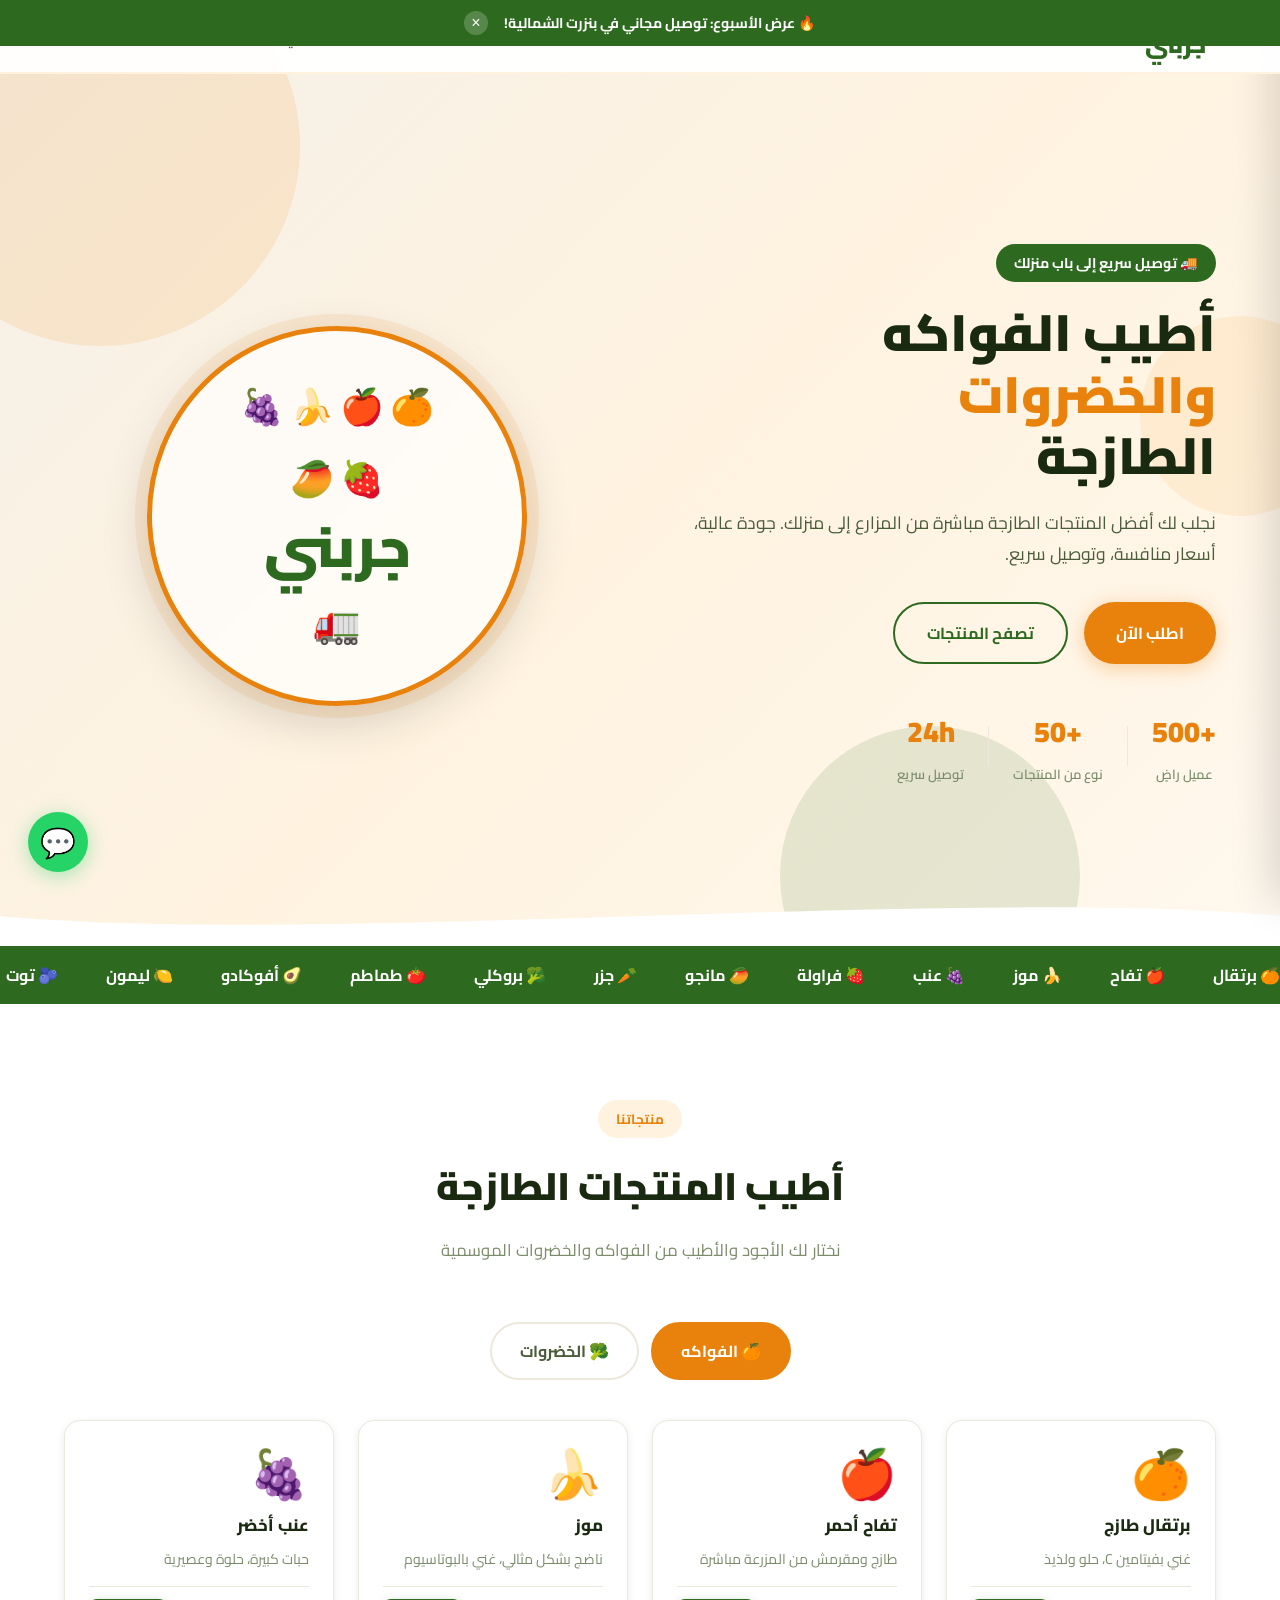
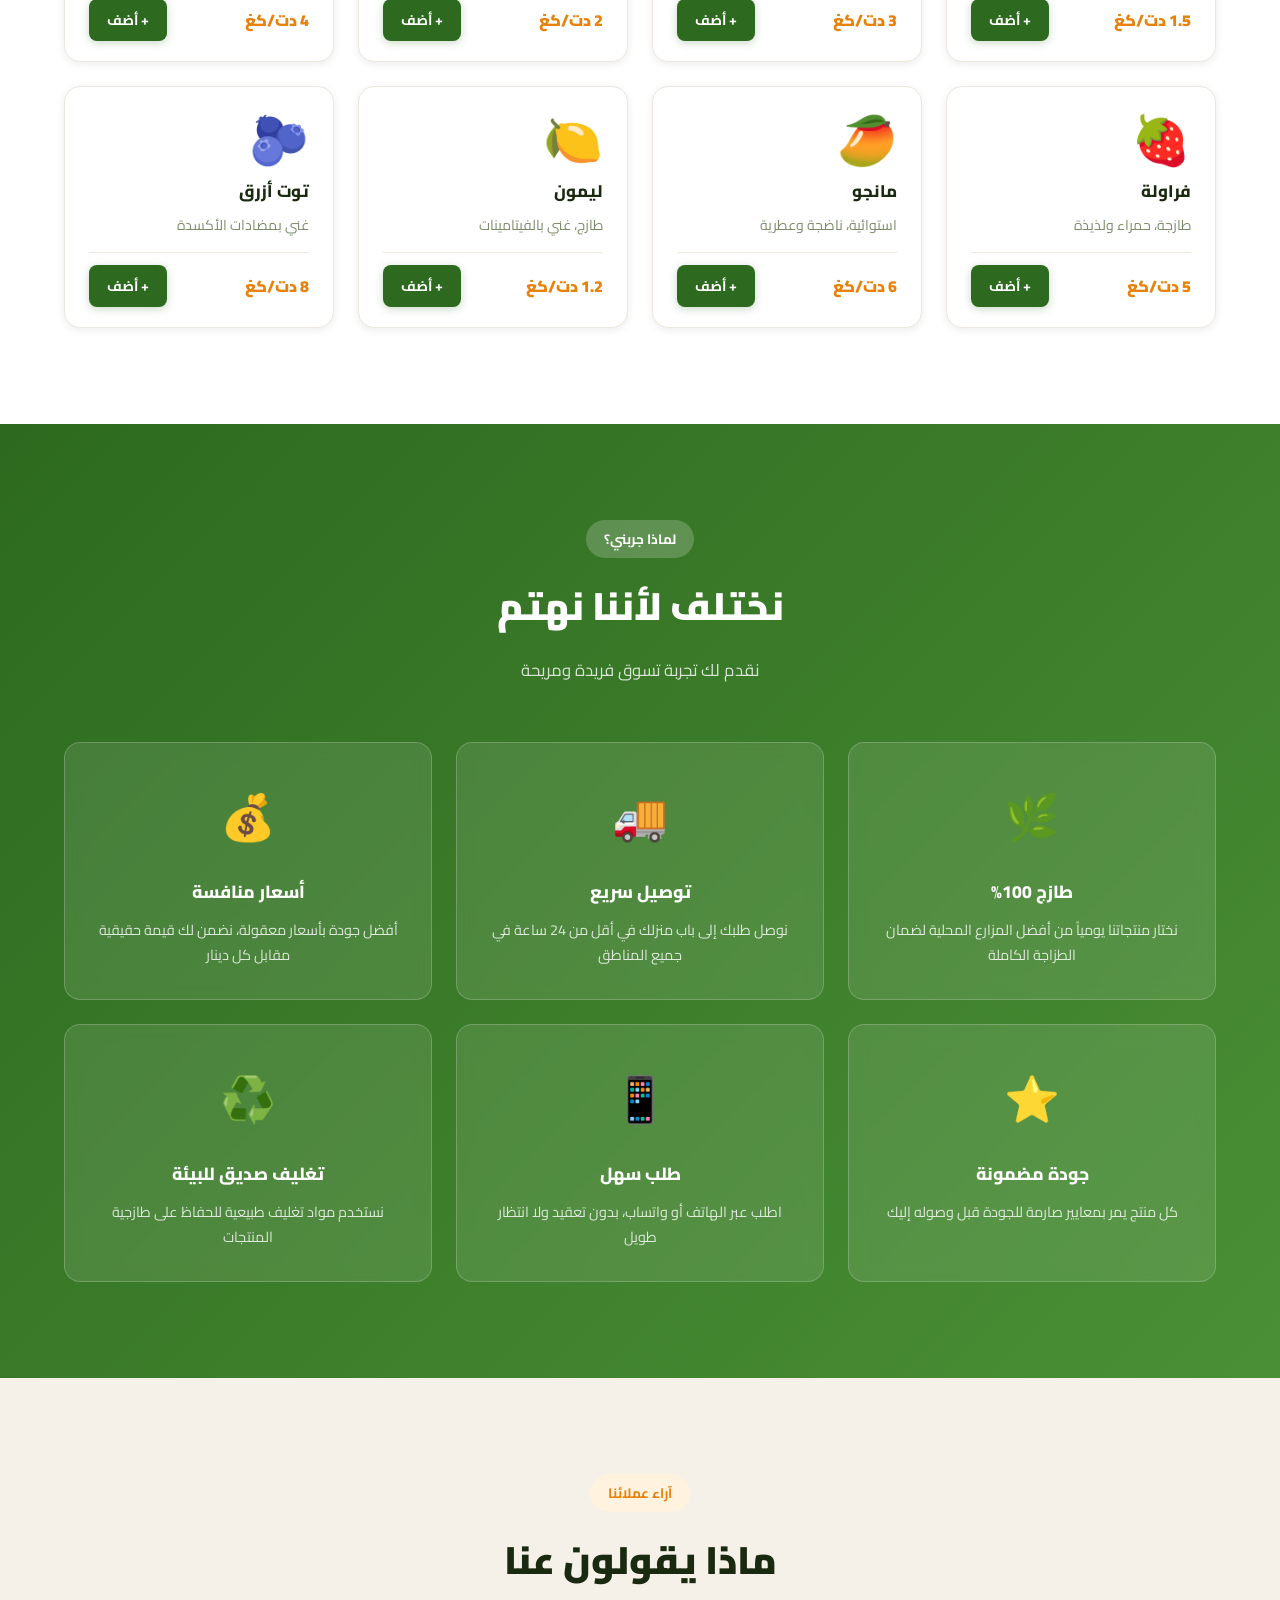
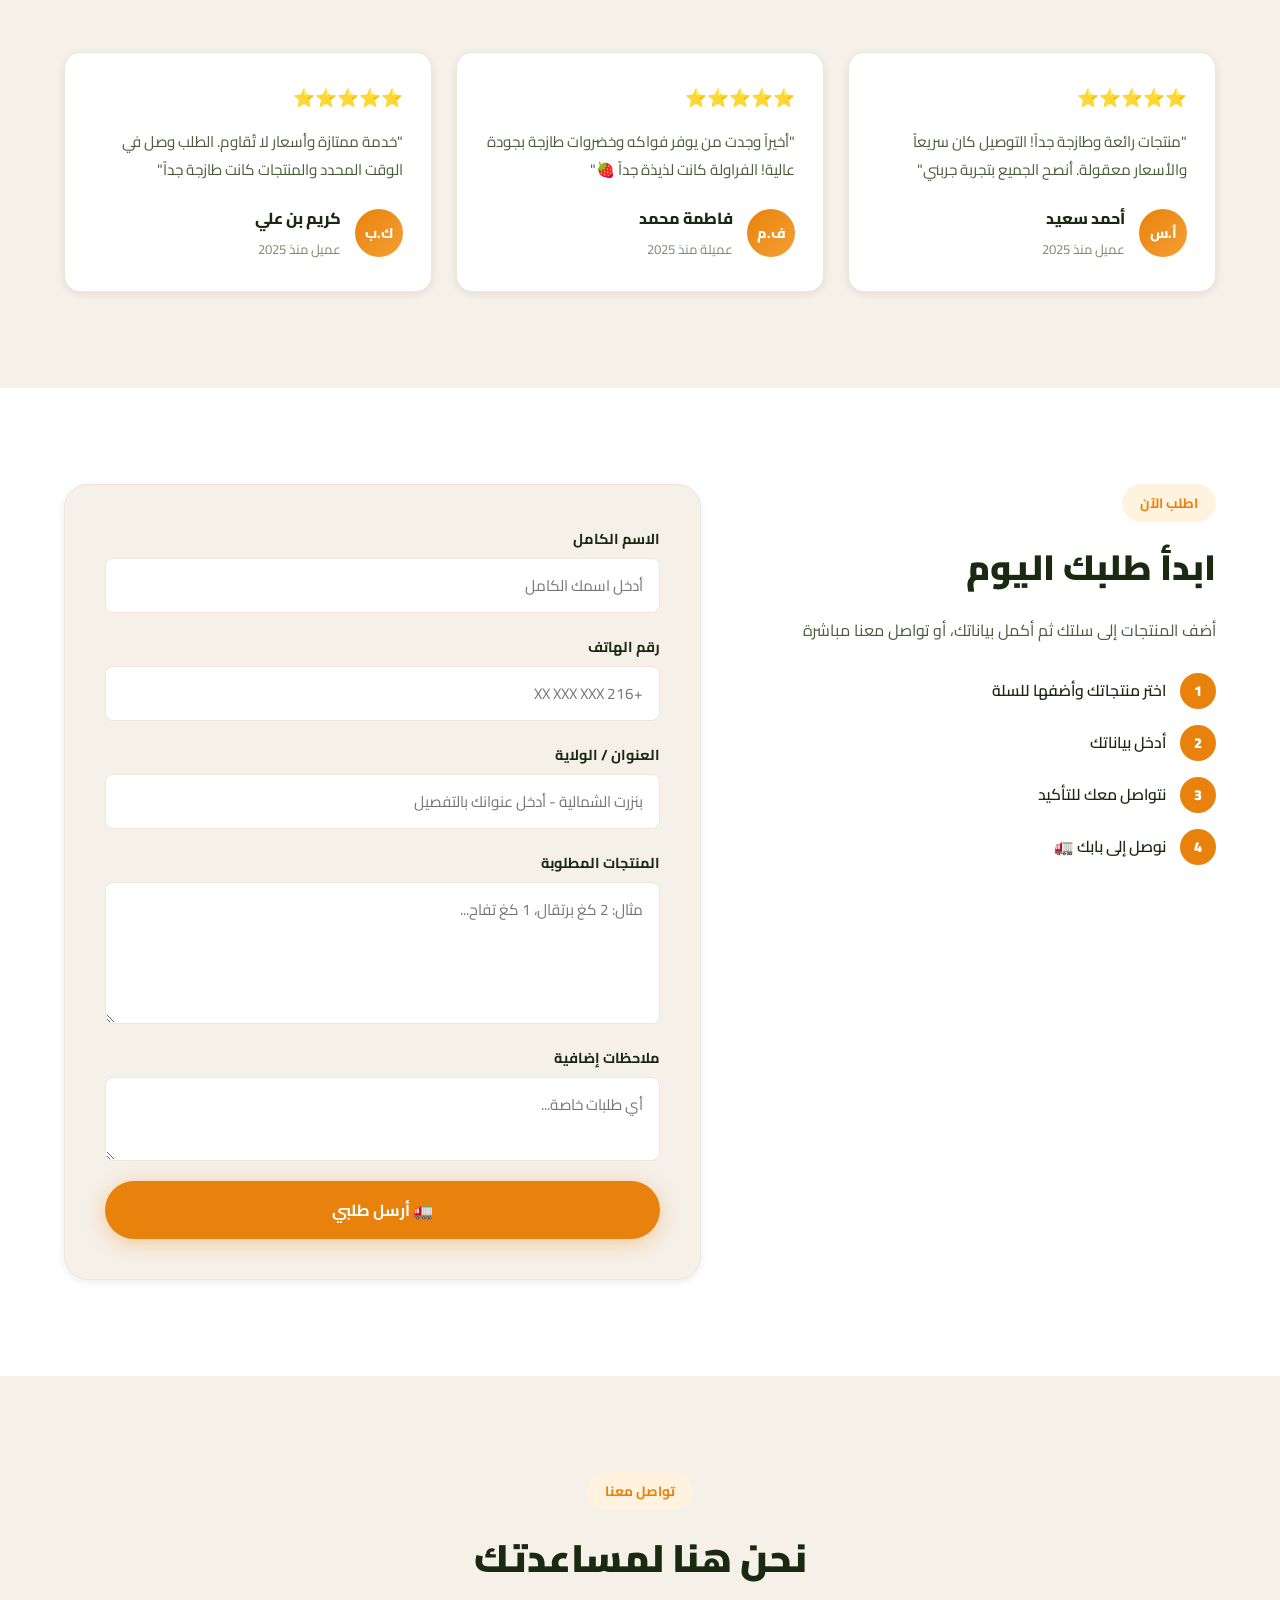
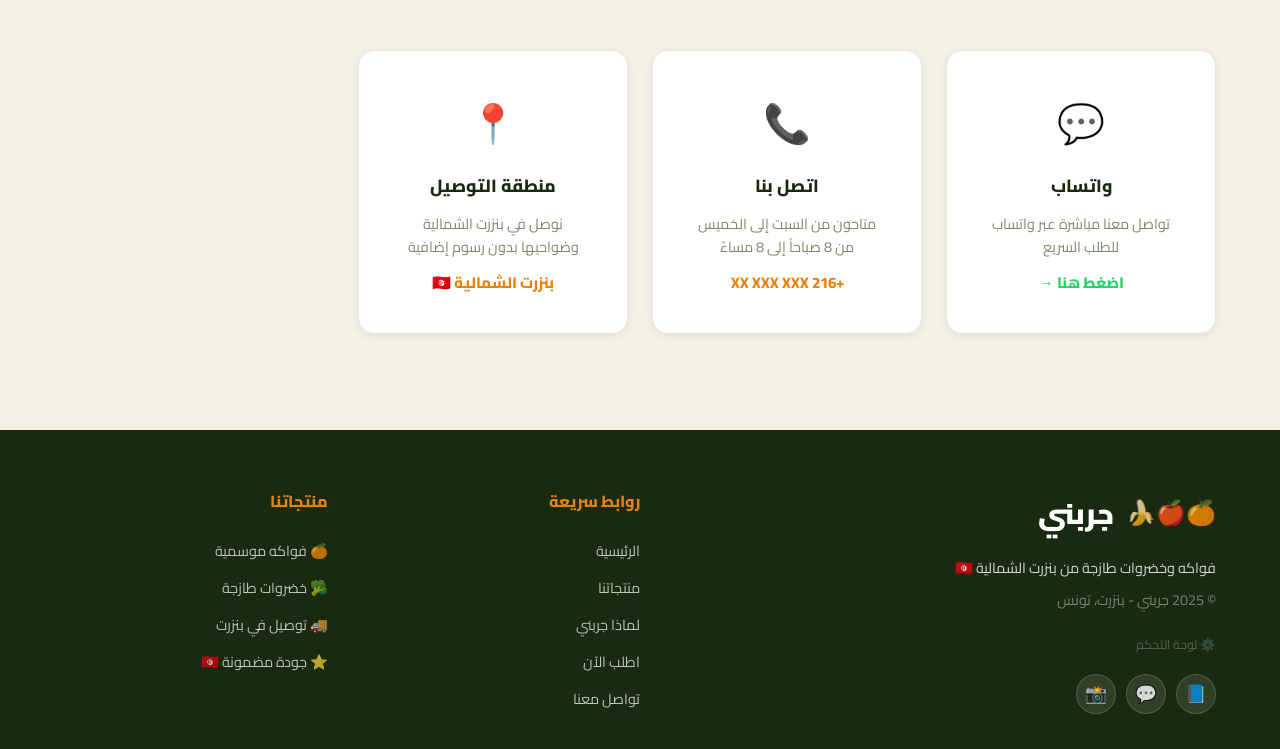
==== index.html @ 867ab454 "Initial commit - Jarrebni fruit & veggie site" ====
<!DOCTYPE html>
<html lang="ar" dir="rtl">
<head>
  <meta charset="UTF-8" />
  <meta name="viewport" content="width=device-width, initial-scale=1.0" />
  <title>جربني - فواكه وخضروات طازجة</title>
  <meta name="description" content="جربني - أطيب الفواكه والخضروات الطازجة. توصيل سريع إلى باب منزلك في جميع الجزائر. جودة مضمونة وأسعار منافسة." />
  <meta name="keywords" content="فواكه, خضروات, طازجة, توصيل, جربني, الجزائر" />
  <meta property="og:title" content="جربني - فواكه وخضروات طازجة" />
  <meta property="og:description" content="أطيب الفواكه والخضروات الطازجة بتوصيل سريع إلى منزلك" />
  <meta property="og:type" content="website" />
  <meta name="theme-color" content="#E8820C" />
  <link rel="icon" href="data:image/svg+xml,<svg xmlns='http://www.w3.org/2000/svg' viewBox='0 0 100 100'><text y='.9em' font-size='90'>🍊</text></svg>" />
  <link rel="stylesheet" href="style.css" />
  <link rel="preconnect" href="https://fonts.googleapis.com" />
  <link rel="preconnect" href="https://fonts.gstatic.com" crossorigin />
  <link href="https://fonts.googleapis.com/css2?family=Cairo:wght@400;600;700;900&display=swap" rel="stylesheet" />
</head>
<body>

  <!-- ===== PROMO BAR ===== -->
  <div class="promo-bar" id="promoBar">
    <div class="container promo-inner">
      <span id="promoText">🔥 عرض الأسبوع: اطلب الآن واستمتع بتوصيل مجاني!</span>
      <button class="promo-close" id="promoClose" aria-label="إغلاق">×</button>
    </div>
  </div>

  <!-- ===== HEADER ===== -->
  <header class="header" id="header">
    <div class="container header-inner">
      <a href="login.html" class="logo">
        <div class="logo-circle">
          <span class="logo-fruits">🍊🍎🍌</span>
          <span class="logo-name">جربني</span>
        </div>
      </a>
      <nav class="nav">
        <a href="#home">الرئيسية</a>
        <a href="#products">منتجاتنا</a>
        <a href="#why-us">لماذا جربني</a>
        <a href="#order">اطلب الآن</a>
        <a href="#contact">تواصل معنا</a>
      </nav>
      <button class="nav-toggle" id="navToggle" aria-label="toggle menu">
        <span></span><span></span><span></span>
      </button>
    </div>
  </header>

  <!-- ===== HERO ===== -->
  <section class="hero" id="home">
    <div class="hero-bg-shapes">
      <div class="shape shape-1"></div>
      <div class="shape shape-2"></div>
      <div class="shape shape-3"></div>
    </div>
    <div class="container hero-content">
      <div class="hero-text">
        <p class="hero-tag">🚚 توصيل سريع إلى باب منزلك</p>
        <h1>أطيب الفواكه<br /><span>والخضروات</span><br />الطازجة</h1>
        <p class="hero-desc">
          نجلب لك أفضل المنتجات الطازجة مباشرة من المزارع إلى منزلك.
          جودة عالية، أسعار منافسة، وتوصيل سريع.
        </p>
        <div class="hero-actions">
          <a href="#order" class="btn btn-primary">اطلب الآن</a>
          <a href="#products" class="btn btn-outline">تصفح المنتجات</a>
        </div>
        <div class="hero-stats">
          <div class="stat"><strong>+500</strong><span>عميل راضٍ</span></div>
          <div class="stat-divider"></div>
          <div class="stat"><strong>+50</strong><span>نوع من المنتجات</span></div>
          <div class="stat-divider"></div>
          <div class="stat"><strong>24h</strong><span>توصيل سريع</span></div>
        </div>
      </div>
      <div class="hero-visual">
        <div class="big-circle">
          <div class="fruits-display">
            <span class="fruit-big f1">🍊</span>
            <span class="fruit-big f2">🍎</span>
            <span class="fruit-big f3">🍌</span>
            <span class="fruit-big f4">🍇</span>
            <span class="fruit-big f5">🍓</span>
            <span class="fruit-big f6">🥭</span>
          </div>
          <div class="brand-text-big">جربني</div>
          <div class="truck-icon">🚛</div>
        </div>
      </div>
    </div>
    <div class="wave-divider">
      <svg viewBox="0 0 1440 80" preserveAspectRatio="none">
        <path d="M0,40 C360,80 1080,0 1440,40 L1440,80 L0,80 Z" fill="#fff"/>
      </svg>
    </div>
  </section>

  <!-- ===== MARQUEE ===== -->
  <div class="marquee-strip">
    <div class="marquee-inner">
      <span>🍊 برتقال</span><span>🍎 تفاح</span><span>🍌 موز</span>
      <span>🍇 عنب</span><span>🍓 فراولة</span><span>🥭 مانجو</span>
      <span>🥕 جزر</span><span>🥦 بروكلي</span><span>🍅 طماطم</span>
      <span>🥑 أفوكادو</span><span>🍋 ليمون</span><span>🫐 توت</span>
      <span>🍊 برتقال</span><span>🍎 تفاح</span><span>🍌 موز</span>
      <span>🍇 عنب</span><span>🍓 فراولة</span><span>🥭 مانجو</span>
    </div>
  </div>

  <!-- ===== PRODUCTS ===== -->
  <section class="products" id="products">
    <div class="container">
      <div class="section-header">
        <span class="section-tag">منتجاتنا</span>
        <h2>أطيب المنتجات الطازجة</h2>
        <p>نختار لك الأجود والأطيب من الفواكه والخضروات الموسمية</p>
      </div>
      <div class="tabs">
        <button class="tab active" data-tab="fruits">🍊 الفواكه</button>
        <button class="tab" data-tab="veggies">🥦 الخضروات</button>
      </div>
      <!-- Grids populated by script.js -->
      <div class="products-grid" id="fruitsGrid"></div>
      <div class="products-grid hidden" id="veggiesGrid"></div>
    </div>
  </section>

  <!-- ===== WHY US ===== -->
  <section class="why-us" id="why-us">
    <div class="container">
      <div class="section-header light">
        <span class="section-tag">لماذا جربني؟</span>
        <h2>نختلف لأننا نهتم</h2>
        <p>نقدم لك تجربة تسوق فريدة ومريحة</p>
      </div>
      <div class="features-grid">
        <div class="feature-card"><div class="feature-icon">🌿</div><h3>طازج 100%</h3><p>نختار منتجاتنا يومياً من أفضل المزارع المحلية لضمان الطزاجة الكاملة</p></div>
        <div class="feature-card"><div class="feature-icon">🚚</div><h3>توصيل سريع</h3><p>نوصل طلبك إلى باب منزلك في أقل من 24 ساعة في جميع المناطق</p></div>
        <div class="feature-card"><div class="feature-icon">💰</div><h3>أسعار منافسة</h3><p>أفضل جودة بأسعار معقولة، نضمن لك قيمة حقيقية مقابل كل دينار</p></div>
        <div class="feature-card"><div class="feature-icon">⭐</div><h3>جودة مضمونة</h3><p>كل منتج يمر بمعايير صارمة للجودة قبل وصوله إليك</p></div>
        <div class="feature-card"><div class="feature-icon">📱</div><h3>طلب سهل</h3><p>اطلب عبر الهاتف أو واتساب، بدون تعقيد ولا انتظار طويل</p></div>
        <div class="feature-card"><div class="feature-icon">♻️</div><h3>تغليف صديق للبيئة</h3><p>نستخدم مواد تغليف طبيعية للحفاظ على طازجية المنتجات</p></div>
      </div>
    </div>
  </section>

  <!-- ===== TESTIMONIALS ===== -->
  <section class="testimonials">
    <div class="container">
      <div class="section-header">
        <span class="section-tag">آراء عملائنا</span>
        <h2>ماذا يقولون عنا</h2>
      </div>
      <div class="testimonials-grid">
        <div class="testimonial-card">
          <div class="stars">⭐⭐⭐⭐⭐</div>
          <p>"منتجات رائعة وطازجة جداً! التوصيل كان سريعاً والأسعار معقولة. أنصح الجميع بتجربة جربني"</p>
          <div class="client"><div class="client-avatar">أ.س</div><div><strong>أحمد سعيد</strong><span>عميل منذ 2025</span></div></div>
        </div>
        <div class="testimonial-card">
          <div class="stars">⭐⭐⭐⭐⭐</div>
          <p>"أخيراً وجدت من يوفر فواكه وخضروات طازجة بجودة عالية! الفراولة كانت لذيذة جداً 🍓"</p>
          <div class="client"><div class="client-avatar">ف.م</div><div><strong>فاطمة محمد</strong><span>عميلة منذ 2025</span></div></div>
        </div>
        <div class="testimonial-card">
          <div class="stars">⭐⭐⭐⭐⭐</div>
          <p>"خدمة ممتازة وأسعار لا تُقاوم. الطلب وصل في الوقت المحدد والمنتجات كانت طازجة جداً"</p>
          <div class="client"><div class="client-avatar">ك.ب</div><div><strong>كريم بن علي</strong><span>عميل منذ 2025</span></div></div>
        </div>
      </div>
    </div>
  </section>

  <!-- ===== ORDER ===== -->
  <section class="order-section" id="order">
    <div class="container">
      <div class="order-wrapper">
        <div class="order-info">
          <span class="section-tag">اطلب الآن</span>
          <h2>ابدأ طلبك اليوم</h2>
          <p>أضف المنتجات إلى سلتك ثم أكمل بياناتك، أو تواصل معنا مباشرة</p>
          <ul class="order-steps">
            <li><span class="step-num">1</span> اختر منتجاتك وأضفها للسلة</li>
            <li><span class="step-num">2</span> أدخل بياناتك</li>
            <li><span class="step-num">3</span> نتواصل معك للتأكيد</li>
            <li><span class="step-num">4</span> نوصل إلى بابك 🚛</li>
          </ul>
        </div>
        <form class="order-form" id="orderForm">
          <div class="form-group">
            <label>الاسم الكامل</label>
            <input type="text" id="clientName" placeholder="أدخل اسمك الكامل" required />
          </div>
          <div class="form-group">
            <label>رقم الهاتف</label>
            <input type="tel" id="clientPhone" placeholder="+216 XX XXX XXX" required />
          </div>
          <div class="form-group">
            <label>العنوان / الولاية</label>
            <input type="text" id="clientAddress" placeholder="بنزرت الشمالية - أدخل عنوانك بالتفصيل" required />
          </div>
          <div class="form-group">
            <label>المنتجات المطلوبة</label>
            <textarea id="orderProducts" rows="4" placeholder="مثال: 2 كغ برتقال، 1 كغ تفاح..."></textarea>
          </div>
          <div class="form-group">
            <label>ملاحظات إضافية</label>
            <textarea id="orderNotes" rows="2" placeholder="أي طلبات خاصة..."></textarea>
          </div>
          <button type="submit" class="btn btn-primary full-width">🚛 أرسل طلبي</button>
        </form>
      </div>
    </div>
  </section>

  <!-- ===== CONTACT ===== -->
  <section class="contact" id="contact">
    <div class="container">
      <div class="section-header">
        <span class="section-tag">تواصل معنا</span>
        <h2>نحن هنا لمساعدتك</h2>
      </div>
      <div class="contact-grid">
        <a class="contact-card whatsapp wa-link" href="#" target="_blank">
          <div class="contact-icon">💬</div>
          <h3>واتساب</h3>
          <p>تواصل معنا مباشرة عبر واتساب للطلب السريع</p>
          <span class="contact-link">اضغط هنا →</span>
        </a>
        <div class="contact-card">
          <div class="contact-icon">📞</div>
          <h3>اتصل بنا</h3>
          <p>متاحون من السبت إلى الخميس<br />من 8 صباحاً إلى 8 مساءً</p>
          <span class="contact-link phone-display">0X XX XX XX XX</span>
        </div>
        <div class="contact-card">
          <div class="contact-icon">📍</div>
          <h3>منطقة التوصيل</h3>
          <p>نوصل في بنزرت الشمالية<br />وضواحيها بدون رسوم إضافية</p>
          <span class="contact-link">بنزرت الشمالية 🇹🇳</span>
        </div>
      </div>
    </div>
  </section>

  <!-- ===== FOOTER ===== -->
  <footer class="footer">
    <div class="container footer-inner">
      <div class="footer-brand">
        <div class="footer-logo"><span>🍊🍎🍌</span><strong>جربني</strong></div>
        <p>فواكه وخضروات طازجة من بنزرت الشمالية 🇹🇳</p>
        <p class="footer-year">© 2025 جربني - بنزرت، تونس</p>
        <a href="login.html" class="admin-link">⚙️ لوحة التحكم</a>
        <div class="social-links">
          <a href="#" class="social-btn" title="Facebook">📘</a>
          <a href="#" class="social-btn wa-link" title="WhatsApp">💬</a>
          <a href="#" class="social-btn" title="Instagram">📸</a>
        </div>
      </div>
      <div class="footer-links">
        <h4>روابط سريعة</h4>
        <a href="#home">الرئيسية</a>
        <a href="#products">منتجاتنا</a>
        <a href="#why-us">لماذا جربني</a>
        <a href="#order">اطلب الآن</a>
        <a href="#contact">تواصل معنا</a>
      </div>
      <div class="footer-fruits">
        <h4>منتجاتنا</h4>
        <p>🍊 فواكه موسمية</p>
        <p>🥦 خضروات طازجة</p>
        <p>🚚 توصيل في بنزرت</p>
        <p>⭐ جودة مضمونة 🇹🇳</p>
      </div>
    </div>
  </footer>

  <!-- ===== CART OVERLAY & PANEL ===== -->
  <div class="cart-overlay" id="cartOverlay"></div>
  <div class="cart-panel" id="cartPanel">
    <div class="cart-panel-header">
      <h3>🛒 سلة الطلب</h3>
      <button class="cart-close-btn" id="cartClose">×</button>
    </div>
    <div class="cart-empty" id="cartEmpty">
      <p style="font-size:3rem">🛒</p>
      <p>السلة فارغة</p>
      <p>أضف منتجات من القائمة</p>
    </div>
    <div class="cart-items-list" id="cartItemsList"></div>
    <div class="cart-panel-footer" id="cartFooter">
      <div class="cart-total-row">
        <span>المجموع التقريبي:</span>
        <strong id="cartTotalDisplay">0 دج</strong>
      </div>
      <button class="btn btn-primary full-width" id="cartOrderBtn">🚛 أكمل الطلب</button>
      <button class="btn-clear-cart" id="clearCartBtn">مسح السلة</button>
    </div>
  </div>

  <!-- ===== FLOATING BUTTONS ===== -->
  <button class="cart-float-btn" id="cartFloatBtn" title="سلة الطلب" style="display:none">
    🛒
    <span class="cart-count" id="cartCount">0</span>
  </button>
  <a class="whatsapp-float wa-link" href="#" target="_blank" title="تواصل واتساب">💬</a>

  <!-- ===== TOAST ===== -->
  <div class="cart-toast" id="cartToast"></div>

  <script src="products-data.js"></script>
  <script src="script.js"></script>
</body>
</html>
---- style.css ----
/* ===== ROOT VARIABLES ===== */
:root {
  --orange:     #E8820C;
  --orange-light: #F5A034;
  --orange-pale: #FFF3E0;
  --green:      #2D6A1F;
  --green-light: #4A8F35;
  --cream:      #F5F0E8;
  --cream-dark: #EDE8DC;
  --white:      #FFFFFF;
  --text-dark:  #1A2A10;
  --text-mid:   #4A5C3A;
  --text-light: #7A8C6A;
  --shadow-sm:  0 2px 8px rgba(0,0,0,0.08);
  --shadow-md:  0 6px 24px rgba(0,0,0,0.12);
  --shadow-lg:  0 16px 48px rgba(0,0,0,0.16);
  --radius-sm:  8px;
  --radius-md:  16px;
  --radius-lg:  24px;
  --radius-xl:  40px;
  --transition: 0.3s ease;
}

/* ===== RESET ===== */
*, *::before, *::after { box-sizing: border-box; margin: 0; padding: 0; }
html { scroll-behavior: smooth; font-size: 16px; }
body {
  font-family: 'Cairo', 'Segoe UI', sans-serif;
  background: var(--white);
  color: var(--text-dark);
  direction: rtl;
  overflow-x: hidden;
}
a { text-decoration: none; color: inherit; }
ul { list-style: none; }
img { max-width: 100%; }

/* ===== CONTAINER ===== */
.container {
  max-width: 1200px;
  margin: 0 auto;
  padding: 0 24px;
}

/* ===== BUTTONS ===== */
.btn {
  display: inline-flex;
  align-items: center;
  gap: 8px;
  padding: 14px 32px;
  border-radius: var(--radius-xl);
  font-family: 'Cairo', sans-serif;
  font-size: 1rem;
  font-weight: 700;
  cursor: pointer;
  border: none;
  transition: var(--transition);
  text-decoration: none;
}
.btn-primary {
  background: var(--orange);
  color: var(--white);
  box-shadow: 0 4px 20px rgba(232,130,12,0.35);
}
.btn-primary:hover {
  background: var(--orange-light);
  transform: translateY(-2px);
  box-shadow: 0 8px 28px rgba(232,130,12,0.45);
}
.btn-outline {
  background: transparent;
  color: var(--green);
  border: 2px solid var(--green);
}
.btn-outline:hover {
  background: var(--green);
  color: var(--white);
  transform: translateY(-2px);
}
.full-width { width: 100%; justify-content: center; }

/* ===== HEADER ===== */
.header {
  position: fixed;
  top: 0; left: 0; right: 0;
  z-index: 1000;
  background: rgba(255,255,255,0.96);
  backdrop-filter: blur(16px);
  -webkit-backdrop-filter: blur(16px);
  border-bottom: 2px solid var(--orange-pale);
  transition: var(--transition);
}
.header.scrolled {
  box-shadow: var(--shadow-md);
  border-bottom-color: transparent;
}
.header-inner {
  display: flex;
  align-items: center;
  justify-content: space-between;
  height: 72px;
  gap: 24px;
}

/* Logo */
.logo { cursor: pointer; }
.logo-circle {
  display: flex;
  flex-direction: column;
  align-items: center;
  line-height: 1;
  padding: 4px 8px;
  border-radius: var(--radius-sm);
  transition: var(--transition);
}
.logo:hover .logo-circle { background: var(--orange-pale); }
.logo-fruits { font-size: 1.1rem; }
.logo-name {
  font-size: 1.5rem;
  font-weight: 900;
  color: var(--green);
  letter-spacing: -0.5px;
}

/* Nav */
.nav {
  display: flex;
  gap: 8px;
  align-items: center;
}
.nav a {
  padding: 8px 14px;
  border-radius: var(--radius-sm);
  font-weight: 600;
  color: var(--text-mid);
  transition: var(--transition);
  font-size: 0.95rem;
}
.nav a:hover {
  color: var(--orange);
  background: var(--orange-pale);
}

/* Mobile toggle */
.nav-toggle {
  display: none;
  flex-direction: column;
  gap: 5px;
  background: none;
  border: none;
  cursor: pointer;
  padding: 4px;
}
.nav-toggle span {
  display: block;
  width: 26px;
  height: 2.5px;
  background: var(--green);
  border-radius: 4px;
  transition: var(--transition);
}

/* ===== HERO ===== */
.hero {
  min-height: 100vh;
  background: linear-gradient(135deg, var(--cream) 0%, var(--orange-pale) 50%, #FFF8EE 100%);
  display: flex;
  align-items: center;
  padding: 100px 0 60px;
  position: relative;
  overflow: hidden;
}
.hero-bg-shapes { position: absolute; inset: 0; pointer-events: none; }
.shape {
  position: absolute;
  border-radius: 50%;
  opacity: 0.12;
}
.shape-1 {
  width: 400px; height: 400px;
  background: var(--orange);
  top: -100px; left: -100px;
}
.shape-2 {
  width: 300px; height: 300px;
  background: var(--green);
  bottom: -80px; right: 200px;
}
.shape-3 {
  width: 200px; height: 200px;
  background: var(--orange-light);
  top: 30%; right: -60px;
}

.hero-content {
  display: grid;
  grid-template-columns: 1fr 1fr;
  gap: 60px;
  align-items: center;
  position: relative;
  z-index: 1;
}

.hero-tag {
  display: inline-block;
  background: var(--green);
  color: var(--white);
  padding: 6px 18px;
  border-radius: var(--radius-xl);
  font-size: 0.88rem;
  font-weight: 700;
  margin-bottom: 20px;
}

.hero-text h1 {
  font-size: clamp(2rem, 4vw, 3.2rem);
  font-weight: 900;
  line-height: 1.2;
  color: var(--text-dark);
  margin-bottom: 20px;
}
.hero-text h1 span { color: var(--orange); }

.hero-desc {
  font-size: 1.1rem;
  color: var(--text-mid);
  line-height: 1.8;
  margin-bottom: 32px;
}

.hero-actions {
  display: flex;
  gap: 16px;
  flex-wrap: wrap;
  margin-bottom: 40px;
}

.hero-stats {
  display: flex;
  gap: 24px;
  align-items: center;
  flex-wrap: wrap;
}
.stat { text-align: center; }
.stat strong {
  display: block;
  font-size: 1.8rem;
  font-weight: 900;
  color: var(--orange);
}
.stat span { font-size: 0.82rem; color: var(--text-light); font-weight: 600; }
.stat-divider {
  width: 1px;
  height: 40px;
  background: var(--cream-dark);
}

/* Hero visual */
.hero-visual {
  display: flex;
  justify-content: center;
  align-items: center;
}
.big-circle {
  width: 380px;
  height: 380px;
  border: 5px solid var(--orange);
  border-radius: 50%;
  display: flex;
  flex-direction: column;
  align-items: center;
  justify-content: center;
  background: rgba(255,255,255,0.7);
  backdrop-filter: blur(8px);
  box-shadow: 0 0 0 12px rgba(232,130,12,0.1), var(--shadow-lg);
  position: relative;
  animation: floatCircle 4s ease-in-out infinite;
}
@keyframes floatCircle {
  0%,100% { transform: translateY(0); }
  50%      { transform: translateY(-12px); }
}

.fruits-display {
  display: flex;
  gap: 6px;
  font-size: 2.2rem;
  margin-bottom: 8px;
  flex-wrap: wrap;
  justify-content: center;
  max-width: 220px;
}
.fruit-big {
  display: inline-block;
  animation: fruitBounce 2s ease-in-out infinite;
}
.fruit-big.f1 { animation-delay: 0s; }
.fruit-big.f2 { animation-delay: 0.2s; }
.fruit-big.f3 { animation-delay: 0.4s; }
.fruit-big.f4 { animation-delay: 0.6s; }
.fruit-big.f5 { animation-delay: 0.8s; }
.fruit-big.f6 { animation-delay: 1s; }
@keyframes fruitBounce {
  0%,100% { transform: translateY(0) scale(1); }
  50%      { transform: translateY(-6px) scale(1.1); }
}

.brand-text-big {
  font-size: 3.5rem;
  font-weight: 900;
  color: var(--green);
  line-height: 1;
  margin-bottom: 12px;
}
.truck-icon { font-size: 2.4rem; }

.wave-divider {
  position: absolute;
  bottom: 0; left: 0; right: 0;
}
.wave-divider svg { display: block; width: 100%; height: 60px; }

/* ===== MARQUEE ===== */
.marquee-strip {
  background: var(--green);
  color: var(--white);
  padding: 14px 0;
  overflow: hidden;
}
.marquee-inner {
  display: flex;
  gap: 48px;
  width: max-content;
  animation: marquee 25s linear infinite;
  font-size: 1rem;
  font-weight: 700;
}
.marquee-inner span { white-space: nowrap; }
@keyframes marquee {
  from { transform: translateX(0); }
  to   { transform: translateX(-50%); }
}

/* ===== SECTION COMMON ===== */
section { padding: 96px 0; }
.section-header {
  text-align: center;
  margin-bottom: 56px;
}
.section-tag {
  display: inline-block;
  background: var(--orange-pale);
  color: var(--orange);
  padding: 6px 18px;
  border-radius: var(--radius-xl);
  font-size: 0.85rem;
  font-weight: 700;
  margin-bottom: 12px;
}
.section-header h2 {
  font-size: clamp(1.6rem, 3vw, 2.4rem);
  font-weight: 900;
  color: var(--text-dark);
  margin-bottom: 12px;
}
.section-header p { color: var(--text-light); font-size: 1.05rem; }
.section-header.light h2 { color: var(--white); }
.section-header.light .section-tag { background: rgba(255,255,255,0.2); color: var(--white); }
.section-header.light p { color: rgba(255,255,255,0.8); }

/* ===== TABS ===== */
.tabs {
  display: flex;
  justify-content: center;
  gap: 12px;
  margin-bottom: 40px;
}
.tab {
  padding: 12px 28px;
  border-radius: var(--radius-xl);
  border: 2px solid var(--cream-dark);
  background: var(--white);
  font-family: 'Cairo', sans-serif;
  font-size: 1rem;
  font-weight: 700;
  color: var(--text-mid);
  cursor: pointer;
  transition: var(--transition);
}
.tab:hover, .tab.active {
  background: var(--orange);
  border-color: var(--orange);
  color: var(--white);
}

/* ===== PRODUCTS GRID ===== */
.products-grid {
  display: grid;
  grid-template-columns: repeat(auto-fill, minmax(240px, 1fr));
  gap: 24px;
}
.products-grid.hidden { display: none; }

.product-card {
  background: var(--white);
  border-radius: var(--radius-md);
  padding: 28px 24px 20px;
  box-shadow: var(--shadow-sm);
  border: 1.5px solid var(--cream-dark);
  transition: var(--transition);
  display: flex;
  flex-direction: column;
  gap: 8px;
}
.product-card:hover {
  transform: translateY(-6px);
  box-shadow: var(--shadow-md);
  border-color: var(--orange);
}
.product-emoji {
  font-size: 3rem;
  line-height: 1;
  margin-bottom: 4px;
}
.product-card h3 { font-size: 1.05rem; font-weight: 800; color: var(--text-dark); }
.product-card p { font-size: 0.88rem; color: var(--text-light); line-height: 1.5; flex: 1; }

.product-footer {
  display: flex;
  align-items: center;
  justify-content: space-between;
  margin-top: 8px;
  padding-top: 12px;
  border-top: 1px solid var(--cream-dark);
}
.price {
  font-size: 1rem;
  font-weight: 900;
  color: var(--orange);
}
.btn-add {
  background: var(--green);
  color: var(--white);
  border: none;
  padding: 8px 18px;
  border-radius: var(--radius-sm);
  font-family: 'Cairo', sans-serif;
  font-size: 0.88rem;
  font-weight: 700;
  cursor: pointer;
  transition: var(--transition);
  box-shadow: 0 2px 8px rgba(45,106,31,0.25);
}
.btn-add:hover { background: var(--green-light); transform: translateY(-2px); box-shadow: 0 4px 14px rgba(45,106,31,0.35); }
.btn-add.added { background: var(--orange); box-shadow: 0 2px 8px rgba(232,130,12,0.3); }

/* ===== WHY US ===== */
.why-us {
  background: linear-gradient(135deg, var(--green) 0%, var(--green-light) 100%);
}
.features-grid {
  display: grid;
  grid-template-columns: repeat(auto-fill, minmax(280px, 1fr));
  gap: 24px;
}
.feature-card {
  background: rgba(255,255,255,0.1);
  backdrop-filter: blur(8px);
  border: 1px solid rgba(255,255,255,0.2);
  border-radius: var(--radius-md);
  padding: 32px 28px;
  text-align: center;
  transition: var(--transition);
}
.feature-card:hover {
  background: rgba(255,255,255,0.18);
  transform: translateY(-4px);
}
.feature-icon { font-size: 2.8rem; margin-bottom: 16px; }
.feature-card h3 { font-size: 1.1rem; font-weight: 800; color: var(--white); margin-bottom: 10px; }
.feature-card p { font-size: 0.9rem; color: rgba(255,255,255,0.8); line-height: 1.7; }

/* ===== TESTIMONIALS ===== */
.testimonials { background: var(--cream); }
.testimonials-grid {
  display: grid;
  grid-template-columns: repeat(auto-fill, minmax(300px, 1fr));
  gap: 24px;
}
.testimonial-card {
  background: var(--white);
  border-radius: var(--radius-md);
  padding: 28px;
  box-shadow: var(--shadow-sm);
  border: 1.5px solid var(--cream-dark);
  transition: var(--transition);
}
.testimonial-card:hover {
  box-shadow: var(--shadow-md);
  transform: translateY(-4px);
}
.stars { font-size: 1.1rem; margin-bottom: 14px; }
.testimonial-card p {
  font-size: 0.95rem;
  color: var(--text-mid);
  line-height: 1.8;
  margin-bottom: 20px;
}
.client { display: flex; align-items: center; gap: 14px; }
.client-avatar {
  width: 48px; height: 48px;
  border-radius: 50%;
  background: linear-gradient(135deg, var(--orange), var(--orange-light));
  color: var(--white);
  display: flex;
  align-items: center;
  justify-content: center;
  font-weight: 800;
  font-size: 0.88rem;
  flex-shrink: 0;
}
.client strong { display: block; font-weight: 800; color: var(--text-dark); }
.client span { font-size: 0.82rem; color: var(--text-light); }

/* ===== ORDER SECTION ===== */
.order-section { background: var(--white); }
.order-wrapper {
  display: grid;
  grid-template-columns: 1fr 1.4fr;
  gap: 60px;
  align-items: start;
}
.order-info .section-tag { margin-bottom: 12px; display: inline-block; }
.order-info h2 {
  font-size: clamp(1.6rem, 3vw, 2.2rem);
  font-weight: 900;
  color: var(--text-dark);
  margin-bottom: 16px;
}
.order-info > p {
  color: var(--text-mid);
  line-height: 1.8;
  margin-bottom: 28px;
  font-size: 1rem;
}
.order-steps { display: flex; flex-direction: column; gap: 16px; }
.order-steps li {
  display: flex;
  align-items: center;
  gap: 14px;
  font-weight: 600;
  color: var(--text-dark);
  font-size: 0.98rem;
}
.step-num {
  width: 36px; height: 36px;
  border-radius: 50%;
  background: var(--orange);
  color: var(--white);
  display: flex;
  align-items: center;
  justify-content: center;
  font-weight: 900;
  font-size: 0.9rem;
  flex-shrink: 0;
}

/* Order form */
.order-form {
  background: var(--cream);
  border-radius: var(--radius-lg);
  padding: 40px;
  box-shadow: var(--shadow-sm);
  border: 1.5px solid var(--cream-dark);
  display: flex;
  flex-direction: column;
  gap: 20px;
}
.form-group { display: flex; flex-direction: column; gap: 6px; }
.form-group label {
  font-size: 0.9rem;
  font-weight: 700;
  color: var(--text-dark);
}
.form-group input,
.form-group textarea {
  width: 100%;
  padding: 12px 16px;
  border: 1.5px solid var(--cream-dark);
  border-radius: var(--radius-sm);
  font-family: 'Cairo', sans-serif;
  font-size: 0.95rem;
  color: var(--text-dark);
  background: var(--white);
  transition: var(--transition);
  direction: rtl;
  resize: vertical;
}
.form-group input:focus,
.form-group textarea:focus {
  outline: none;
  border-color: var(--orange);
  box-shadow: 0 0 0 3px rgba(232,130,12,0.15);
}

/* ===== CONTACT ===== */
.contact { background: var(--cream); }
.contact-grid {
  display: grid;
  grid-template-columns: repeat(auto-fill, minmax(260px, 1fr));
  gap: 24px;
}
.contact-card {
  background: var(--white);
  border-radius: var(--radius-md);
  padding: 36px 28px;
  text-align: center;
  box-shadow: var(--shadow-sm);
  border: 1.5px solid var(--cream-dark);
  transition: var(--transition);
  display: flex;
  flex-direction: column;
  align-items: center;
  gap: 10px;
}
.contact-card:hover {
  transform: translateY(-6px);
  box-shadow: var(--shadow-md);
  border-color: var(--orange);
}
.contact-card.whatsapp:hover { border-color: #25D366; }
.contact-icon { font-size: 2.4rem; }
.contact-card h3 { font-size: 1.1rem; font-weight: 800; color: var(--text-dark); }
.contact-card p { font-size: 0.9rem; color: var(--text-light); line-height: 1.6; }
.contact-link {
  font-weight: 800;
  color: var(--orange);
  font-size: 0.95rem;
}
.contact-card.whatsapp .contact-link { color: #25D366; }

/* ===== FOOTER ===== */
.footer {
  background: var(--text-dark);
  color: rgba(255,255,255,0.8);
  padding: 56px 0 32px;
}
.footer-inner {
  display: grid;
  grid-template-columns: 2fr 1fr 1fr;
  gap: 48px;
}
.footer-logo {
  display: flex;
  align-items: center;
  gap: 12px;
  font-size: 1.5rem;
  margin-bottom: 16px;
}
.footer-logo strong { color: var(--white); font-size: 1.8rem; font-weight: 900; }
.footer-brand p { font-size: 0.9rem; line-height: 1.7; margin-bottom: 8px; }
.footer-year { font-size: 0.8rem; color: rgba(255,255,255,0.4); }
.footer-links h4, .footer-fruits h4 {
  color: var(--orange);
  font-size: 1rem;
  font-weight: 800;
  margin-bottom: 16px;
}
.footer-links a {
  display: block;
  font-size: 0.9rem;
  padding: 5px 0;
  transition: var(--transition);
  color: rgba(255,255,255,0.7);
}
.footer-links a:hover { color: var(--orange-light); padding-right: 6px; }
.footer-fruits p { font-size: 0.9rem; padding: 5px 0; color: rgba(255,255,255,0.7); }

/* ===== CART TOAST ===== */
.cart-toast {
  position: fixed;
  bottom: 100px;
  left: 50%;
  transform: translateX(-50%) translateY(20px);
  background: var(--green);
  color: var(--white);
  padding: 12px 28px;
  border-radius: var(--radius-xl);
  font-weight: 700;
  font-size: 0.95rem;
  opacity: 0;
  pointer-events: none;
  transition: opacity 0.3s, transform 0.3s;
  z-index: 9999;
  box-shadow: var(--shadow-md);
}
.cart-toast.show {
  opacity: 1;
  transform: translateX(-50%) translateY(0);
}

/* ===== WHATSAPP FLOAT ===== */
.whatsapp-float {
  position: fixed;
  bottom: 28px;
  left: 28px;
  width: 60px;
  height: 60px;
  background: #25D366;
  border-radius: 50%;
  display: flex;
  align-items: center;
  justify-content: center;
  font-size: 1.8rem;
  box-shadow: 0 4px 20px rgba(37,211,102,0.4);
  transition: var(--transition);
  z-index: 999;
  animation: pulse 2.5s ease infinite;
}
.whatsapp-float:hover {
  transform: scale(1.1);
  box-shadow: 0 8px 32px rgba(37,211,102,0.55);
}
@keyframes pulse {
  0%,100% { box-shadow: 0 4px 20px rgba(37,211,102,0.4); }
  50%      { box-shadow: 0 4px 40px rgba(37,211,102,0.7); }
}

/* ===== PROMO BAR ===== */
.promo-bar {
  background: var(--green);
  color: var(--white);
  text-align: center;
  padding: 10px 16px;
  font-size: 0.88rem;
  font-weight: 700;
  position: relative;
  z-index: 1001;
}
.promo-inner {
  display: flex;
  align-items: center;
  justify-content: center;
  gap: 16px;
}
.promo-close {
  background: rgba(255,255,255,0.2);
  border: none;
  color: white;
  width: 24px; height: 24px;
  border-radius: 50%;
  font-size: 1rem;
  cursor: pointer;
  display: flex; align-items: center; justify-content: center;
  flex-shrink: 0;
  line-height: 1;
  transition: var(--transition);
}
.promo-close:hover { background: rgba(255,255,255,0.35); }
.promo-bar.hidden { display: none; }

/* ===== SOCIAL LINKS ===== */
.social-links {
  display: flex;
  gap: 10px;
  margin-top: 16px;
}
.social-btn {
  width: 40px; height: 40px;
  border-radius: 50%;
  background: rgba(255,255,255,0.1);
  display: flex; align-items: center; justify-content: center;
  font-size: 1.1rem;
  transition: var(--transition);
  border: 1px solid rgba(255,255,255,0.15);
}
.social-btn:hover { background: var(--orange); transform: translateY(-2px); }

/* ===== PRODUCT IMAGE ===== */
.product-img {
  width: 80px;
  height: 80px;
  object-fit: cover;
  border-radius: 12px;
  margin-bottom: 4px;
}

/* ===== ADMIN FOOTER LINK ===== */
.admin-link {
  display: inline-block;
  margin-top: 12px;
  font-size: 0.78rem;
  color: rgba(255,255,255,0.25);
  text-decoration: none;
  transition: var(--transition);
}
.admin-link:hover { color: rgba(255,255,255,0.6); }

/* ===== CART FLOAT BUTTON ===== */
.cart-float-btn {
  position: fixed;
  bottom: 100px;
  left: 28px;
  width: 60px;
  height: 60px;
  background: var(--orange);
  color: white;
  border: none;
  border-radius: 50%;
  font-size: 1.5rem;
  cursor: pointer;
  display: flex;
  align-items: center;
  justify-content: center;
  box-shadow: 0 4px 20px rgba(232,130,12,0.4);
  transition: var(--transition);
  z-index: 998;
}
.cart-float-btn:hover { transform: scale(1.1); }
.cart-count {
  position: absolute;
  top: -4px; right: -4px;
  background: var(--green);
  color: white;
  width: 22px; height: 22px;
  border-radius: 50%;
  font-size: 0.72rem;
  font-weight: 700;
  font-family: 'Cairo', sans-serif;
  display: flex;
  align-items: center;
  justify-content: center;
  border: 2px solid white;
}

/* ===== CART OVERLAY ===== */
.cart-overlay {
  position: fixed;
  inset: 0;
  background: rgba(0,0,0,0.45);
  z-index: 990;
  opacity: 0;
  pointer-events: none;
  transition: opacity 0.3s;
  backdrop-filter: blur(2px);
}
.cart-overlay.open { opacity: 1; pointer-events: all; }

/* ===== CART PANEL ===== */
.cart-panel {
  position: fixed;
  top: 0; right: 0; bottom: 0;
  width: 360px;
  background: white;
  z-index: 991;
  display: flex;
  flex-direction: column;
  box-shadow: -8px 0 40px rgba(0,0,0,0.15);
  transform: translateX(100%);
  transition: transform 0.35s cubic-bezier(0.4,0,0.2,1);
}
.cart-panel.open { transform: translateX(0); }

.cart-panel-header {
  display: flex;
  align-items: center;
  justify-content: space-between;
  padding: 20px 24px;
  border-bottom: 1px solid var(--cream-dark);
  flex-shrink: 0;
}
.cart-panel-header h3 { font-size: 1.1rem; font-weight: 800; color: var(--text-dark); }
.cart-close-btn {
  width: 36px; height: 36px;
  border-radius: 50%;
  background: var(--cream);
  border: none;
  font-size: 1.3rem;
  cursor: pointer;
  display: flex; align-items: center; justify-content: center;
  color: var(--text-mid);
  transition: var(--transition);
  line-height: 1;
}
.cart-close-btn:hover { background: #FFEDED; color: #DC3545; }

.cart-empty {
  flex: 1;
  display: flex;
  flex-direction: column;
  align-items: center;
  justify-content: center;
  gap: 8px;
  color: var(--text-light);
  text-align: center;
  padding: 24px;
}
.cart-empty p:nth-child(2) { font-size: 1rem; font-weight: 700; color: var(--text-mid); }
.cart-empty p:last-child { font-size: 0.85rem; }

.cart-items-list {
  flex: 1;
  overflow-y: auto;
  padding: 16px;
  display: flex;
  flex-direction: column;
  gap: 10px;
}

.cart-item {
  display: flex;
  align-items: center;
  gap: 10px;
  padding: 12px;
  background: var(--cream);
  border-radius: 12px;
  border: 1px solid var(--cream-dark);
}
.cart-item-thumb { font-size: 1.8rem; flex-shrink: 0; line-height: 1; }
.cart-item-thumb-img { width: 42px; height: 42px; object-fit: cover; border-radius: 8px; flex-shrink: 0; }
.cart-item-info { flex: 1; min-width: 0; }
.cart-item-name { font-size: 0.88rem; font-weight: 700; color: var(--text-dark); white-space: nowrap; overflow: hidden; text-overflow: ellipsis; }
.cart-item-price { font-size: 0.8rem; color: var(--orange); font-weight: 700; }
.cart-item-qty { display: flex; align-items: center; gap: 6px; flex-shrink: 0; }
.qty-btn {
  width: 28px; height: 28px;
  border-radius: 50%;
  background: white;
  border: 1.5px solid var(--cream-dark);
  font-size: 1rem;
  font-weight: 700;
  font-family: 'Cairo', sans-serif;
  cursor: pointer;
  display: flex; align-items: center; justify-content: center;
  color: var(--text-dark);
  transition: var(--transition);
  line-height: 1;
}
.qty-btn:hover { background: var(--orange); color: white; border-color: var(--orange); }
.qty-value { font-size: 0.9rem; font-weight: 700; min-width: 18px; text-align: center; color: var(--text-dark); }

.cart-panel-footer {
  padding: 16px 20px 24px;
  border-top: 1px solid var(--cream-dark);
  display: flex;
  flex-direction: column;
  gap: 10px;
  flex-shrink: 0;
}
.cart-total-row {
  display: flex;
  justify-content: space-between;
  align-items: center;
  font-size: 0.92rem;
  color: var(--text-mid);
}
.cart-total-row strong { font-size: 1.1rem; color: var(--orange); font-weight: 900; }
.btn-clear-cart {
  background: none;
  border: none;
  color: var(--text-light);
  font-family: 'Cairo', sans-serif;
  font-size: 0.82rem;
  cursor: pointer;
  text-align: center;
  text-decoration: underline;
  padding: 4px;
}
.btn-clear-cart:hover { color: #DC3545; }

/* ===== RESPONSIVE ===== */
@media (max-width: 900px) {
  .hero-content { grid-template-columns: 1fr; text-align: center; }
  .hero-visual { order: -1; }
  .big-circle { width: 280px; height: 280px; }
  .brand-text-big { font-size: 2.6rem; }
  .hero-actions { justify-content: center; }
  .hero-stats { justify-content: center; }
  .order-wrapper { grid-template-columns: 1fr; gap: 40px; }
  .footer-inner { grid-template-columns: 1fr 1fr; }
}

@media (max-width: 640px) {
  .promo-bar { font-size: 0.8rem; }
  .nav { display: none; flex-direction: column; position: absolute; top: 72px; right: 0; left: 0; background: var(--white); padding: 20px; border-top: 1px solid var(--cream-dark); box-shadow: var(--shadow-md); gap: 4px; }
  .nav.open { display: flex; }
  .nav a { padding: 12px 16px; border-radius: var(--radius-sm); }
  .nav-toggle { display: flex; }
  section { padding: 64px 0; }
  .order-form { padding: 24px 20px; }
  .footer-inner { grid-template-columns: 1fr; gap: 32px; }
  .big-circle { width: 240px; height: 240px; }
  .brand-text-big { font-size: 2.2rem; }
  .hero-actions { flex-direction: column; align-items: center; }
  .btn { width: 100%; justify-content: center; }
  .cart-panel { width: 100%; }
}
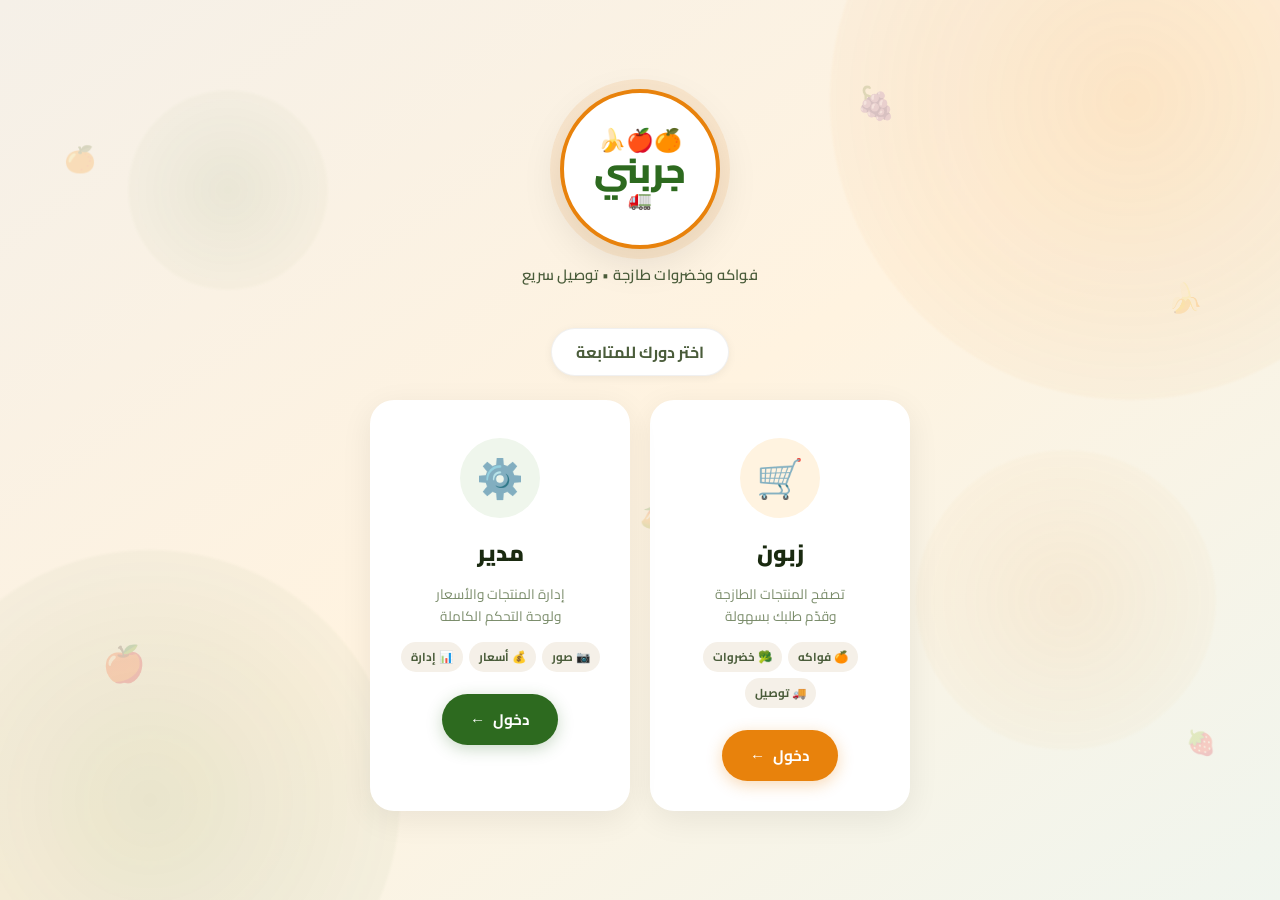
==== commit 442562c2: "index.html = page choix du role, shop.html = boutique" ====
--- a/index.html
+++ b/index.html
@@ -3,314 +3,124 @@
 <head>
   <meta charset="UTF-8" />
   <meta name="viewport" content="width=device-width, initial-scale=1.0" />
-  <title>جربني - فواكه وخضروات طازجة</title>
-  <meta name="description" content="جربني - أطيب الفواكه والخضروات الطازجة. توصيل سريع إلى باب منزلك في جميع الجزائر. جودة مضمونة وأسعار منافسة." />
-  <meta name="keywords" content="فواكه, خضروات, طازجة, توصيل, جربني, الجزائر" />
-  <meta property="og:title" content="جربني - فواكه وخضروات طازجة" />
-  <meta property="og:description" content="أطيب الفواكه والخضروات الطازجة بتوصيل سريع إلى منزلك" />
-  <meta property="og:type" content="website" />
-  <meta name="theme-color" content="#E8820C" />
+  <title>جربني - اختر دورك</title>
+  <meta name="description" content="جربني - فواكه وخضروات طازجة بتوصيل سريع في بنزرت الشمالية" />
   <link rel="icon" href="data:image/svg+xml,<svg xmlns='http://www.w3.org/2000/svg' viewBox='0 0 100 100'><text y='.9em' font-size='90'>🍊</text></svg>" />
-  <link rel="stylesheet" href="style.css" />
-  <link rel="preconnect" href="https://fonts.googleapis.com" />
-  <link rel="preconnect" href="https://fonts.gstatic.com" crossorigin />
+  <link rel="stylesheet" href="login.css" />
   <link href="https://fonts.googleapis.com/css2?family=Cairo:wght@400;600;700;900&display=swap" rel="stylesheet" />
 </head>
 <body>
 
-  <!-- ===== PROMO BAR ===== -->
-  <div class="promo-bar" id="promoBar">
-    <div class="container promo-inner">
-      <span id="promoText">🔥 عرض الأسبوع: اطلب الآن واستمتع بتوصيل مجاني!</span>
-      <button class="promo-close" id="promoClose" aria-label="إغلاق">×</button>
-    </div>
+  <!-- Background shapes -->
+  <div class="bg-shapes">
+    <div class="bg-shape s1"></div>
+    <div class="bg-shape s2"></div>
+    <div class="bg-shape s3"></div>
+    <div class="bg-shape s4"></div>
   </div>
 
-  <!-- ===== HEADER ===== -->
-  <header class="header" id="header">
-    <div class="container header-inner">
-      <a href="login.html" class="logo">
-        <div class="logo-circle">
-          <span class="logo-fruits">🍊🍎🍌</span>
-          <span class="logo-name">جربني</span>
-        </div>
-      </a>
-      <nav class="nav">
-        <a href="#home">الرئيسية</a>
-        <a href="#products">منتجاتنا</a>
-        <a href="#why-us">لماذا جربني</a>
-        <a href="#order">اطلب الآن</a>
-        <a href="#contact">تواصل معنا</a>
-      </nav>
-      <button class="nav-toggle" id="navToggle" aria-label="toggle menu">
-        <span></span><span></span><span></span>
-      </button>
-    </div>
-  </header>
-
-  <!-- ===== HERO ===== -->
-  <section class="hero" id="home">
-    <div class="hero-bg-shapes">
-      <div class="shape shape-1"></div>
-      <div class="shape shape-2"></div>
-      <div class="shape shape-3"></div>
-    </div>
-    <div class="container hero-content">
-      <div class="hero-text">
-        <p class="hero-tag">🚚 توصيل سريع إلى باب منزلك</p>
-        <h1>أطيب الفواكه<br /><span>والخضروات</span><br />الطازجة</h1>
-        <p class="hero-desc">
-          نجلب لك أفضل المنتجات الطازجة مباشرة من المزارع إلى منزلك.
-          جودة عالية، أسعار منافسة، وتوصيل سريع.
-        </p>
-        <div class="hero-actions">
-          <a href="#order" class="btn btn-primary">اطلب الآن</a>
-          <a href="#products" class="btn btn-outline">تصفح المنتجات</a>
-        </div>
-        <div class="hero-stats">
-          <div class="stat"><strong>+500</strong><span>عميل راضٍ</span></div>
-          <div class="stat-divider"></div>
-          <div class="stat"><strong>+50</strong><span>نوع من المنتجات</span></div>
-          <div class="stat-divider"></div>
-          <div class="stat"><strong>24h</strong><span>توصيل سريع</span></div>
-        </div>
-      </div>
-      <div class="hero-visual">
-        <div class="big-circle">
-          <div class="fruits-display">
-            <span class="fruit-big f1">🍊</span>
-            <span class="fruit-big f2">🍎</span>
-            <span class="fruit-big f3">🍌</span>
-            <span class="fruit-big f4">🍇</span>
-            <span class="fruit-big f5">🍓</span>
-            <span class="fruit-big f6">🥭</span>
-          </div>
-          <div class="brand-text-big">جربني</div>
-          <div class="truck-icon">🚛</div>
-        </div>
-      </div>
-    </div>
-    <div class="wave-divider">
-      <svg viewBox="0 0 1440 80" preserveAspectRatio="none">
-        <path d="M0,40 C360,80 1080,0 1440,40 L1440,80 L0,80 Z" fill="#fff"/>
-      </svg>
-    </div>
-  </section>
-
-  <!-- ===== MARQUEE ===== -->
-  <div class="marquee-strip">
-    <div class="marquee-inner">
-      <span>🍊 برتقال</span><span>🍎 تفاح</span><span>🍌 موز</span>
-      <span>🍇 عنب</span><span>🍓 فراولة</span><span>🥭 مانجو</span>
-      <span>🥕 جزر</span><span>🥦 بروكلي</span><span>🍅 طماطم</span>
-      <span>🥑 أفوكادو</span><span>🍋 ليمون</span><span>🫐 توت</span>
-      <span>🍊 برتقال</span><span>🍎 تفاح</span><span>🍌 موز</span>
-      <span>🍇 عنب</span><span>🍓 فراولة</span><span>🥭 مانجو</span>
-    </div>
+  <!-- Floating fruits decoration -->
+  <div class="floating-fruits" aria-hidden="true">
+    <span class="ff ff1">🍊</span>
+    <span class="ff ff2">🍎</span>
+    <span class="ff ff3">🍌</span>
+    <span class="ff ff4">🍓</span>
+    <span class="ff ff5">🥭</span>
+    <span class="ff ff6">🍇</span>
   </div>
 
-  <!-- ===== PRODUCTS ===== -->
-  <section class="products" id="products">
-    <div class="container">
-      <div class="section-header">
-        <span class="section-tag">منتجاتنا</span>
-        <h2>أطيب المنتجات الطازجة</h2>
-        <p>نختار لك الأجود والأطيب من الفواكه والخضروات الموسمية</p>
+  <main class="login-page">
+
+    <!-- Brand -->
+    <div class="brand">
+      <div class="brand-circle">
+        <span class="brand-fruits">🍊🍎🍌</span>
+        <span class="brand-name">جربني</span>
+        <span class="brand-truck">🚛</span>
       </div>
-      <div class="tabs">
-        <button class="tab active" data-tab="fruits">🍊 الفواكه</button>
-        <button class="tab" data-tab="veggies">🥦 الخضروات</button>
+      <p class="brand-sub">فواكه وخضروات طازجة • توصيل سريع</p>
+    </div>
+
+    <!-- ===== ROLE SELECTION ===== -->
+    <section class="role-section" id="roleSection">
+      <p class="choose-label">اختر دورك للمتابعة</p>
+      <div class="role-cards">
+
+        <!-- CLIENT -->
+        <a class="role-card client" href="shop.html" id="clientCard">
+          <div class="card-glow client-glow"></div>
+          <div class="role-icon-wrap client-wrap">
+            <span class="role-icon">🛒</span>
+          </div>
+          <h2>زبون</h2>
+          <p>تصفح المنتجات الطازجة<br/>وقدّم طلبك بسهولة</p>
+          <div class="role-tags">
+            <span>🍊 فواكه</span>
+            <span>🥦 خضروات</span>
+            <span>🚚 توصيل</span>
+          </div>
+          <div class="role-btn client-btn">
+            <span>دخول</span>
+            <span class="btn-arrow">←</span>
+          </div>
+        </a>
+
+        <!-- ADMIN -->
+        <div class="role-card admin" id="adminCard">
+          <div class="card-glow admin-glow"></div>
+          <div class="role-icon-wrap admin-wrap">
+            <span class="role-icon">⚙️</span>
+          </div>
+          <h2>مدير</h2>
+          <p>إدارة المنتجات والأسعار<br/>ولوحة التحكم الكاملة</p>
+          <div class="role-tags">
+            <span>📷 صور</span>
+            <span>💰 أسعار</span>
+            <span>📊 إدارة</span>
+          </div>
+          <div class="role-btn admin-btn">
+            <span>دخول</span>
+            <span class="btn-arrow">←</span>
+          </div>
+        </div>
+
       </div>
-      <!-- Grids populated by script.js -->
-      <div class="products-grid" id="fruitsGrid"></div>
-      <div class="products-grid hidden" id="veggiesGrid"></div>
-    </div>
-  </section>
+    </section>
 
-  <!-- ===== WHY US ===== -->
-  <section class="why-us" id="why-us">
-    <div class="container">
-      <div class="section-header light">
-        <span class="section-tag">لماذا جربني؟</span>
-        <h2>نختلف لأننا نهتم</h2>
-        <p>نقدم لك تجربة تسوق فريدة ومريحة</p>
+    <!-- ===== ADMIN AUTH ===== -->
+    <section class="auth-section hidden" id="authSection">
+      <button class="back-btn" id="backBtn">
+        <span>→</span> رجوع
+      </button>
+      <div class="auth-card">
+        <div class="auth-icon-wrap">
+          <span>🔑</span>
+        </div>
+        <h2>دخول المدير</h2>
+        <p>أدخل كلمة المرور للوصول إلى لوحة التحكم</p>
+        <form class="auth-form" id="authForm">
+          <div class="pwd-input-wrap">
+            <input
+              type="password"
+              id="adminPwd"
+              placeholder="كلمة المرور"
+              autocomplete="current-password"
+            />
+            <button type="button" class="pwd-toggle" id="pwdToggle" title="إظهار/إخفاء">👁</button>
+          </div>
+          <p class="auth-error hidden" id="authError">❌ كلمة المرور غير صحيحة</p>
+          <button type="submit" class="submit-btn" id="submitBtn">
+            <span id="submitText">دخول</span>
+            <span class="submit-arrow">←</span>
+          </button>
+        </form>
+        <p class="pwd-hint">كلمة المرور الافتراضية: <code>jarrebni2025</code></p>
       </div>
-      <div class="features-grid">
-        <div class="feature-card"><div class="feature-icon">🌿</div><h3>طازج 100%</h3><p>نختار منتجاتنا يومياً من أفضل المزارع المحلية لضمان الطزاجة الكاملة</p></div>
-        <div class="feature-card"><div class="feature-icon">🚚</div><h3>توصيل سريع</h3><p>نوصل طلبك إلى باب منزلك في أقل من 24 ساعة في جميع المناطق</p></div>
-        <div class="feature-card"><div class="feature-icon">💰</div><h3>أسعار منافسة</h3><p>أفضل جودة بأسعار معقولة، نضمن لك قيمة حقيقية مقابل كل دينار</p></div>
-        <div class="feature-card"><div class="feature-icon">⭐</div><h3>جودة مضمونة</h3><p>كل منتج يمر بمعايير صارمة للجودة قبل وصوله إليك</p></div>
-        <div class="feature-card"><div class="feature-icon">📱</div><h3>طلب سهل</h3><p>اطلب عبر الهاتف أو واتساب، بدون تعقيد ولا انتظار طويل</p></div>
-        <div class="feature-card"><div class="feature-icon">♻️</div><h3>تغليف صديق للبيئة</h3><p>نستخدم مواد تغليف طبيعية للحفاظ على طازجية المنتجات</p></div>
-      </div>
-    </div>
-  </section>
+    </section>
 
-  <!-- ===== TESTIMONIALS ===== -->
-  <section class="testimonials">
-    <div class="container">
-      <div class="section-header">
-        <span class="section-tag">آراء عملائنا</span>
-        <h2>ماذا يقولون عنا</h2>
-      </div>
-      <div class="testimonials-grid">
-        <div class="testimonial-card">
-          <div class="stars">⭐⭐⭐⭐⭐</div>
-          <p>"منتجات رائعة وطازجة جداً! التوصيل كان سريعاً والأسعار معقولة. أنصح الجميع بتجربة جربني"</p>
-          <div class="client"><div class="client-avatar">أ.س</div><div><strong>أحمد سعيد</strong><span>عميل منذ 2025</span></div></div>
-        </div>
-        <div class="testimonial-card">
-          <div class="stars">⭐⭐⭐⭐⭐</div>
-          <p>"أخيراً وجدت من يوفر فواكه وخضروات طازجة بجودة عالية! الفراولة كانت لذيذة جداً 🍓"</p>
-          <div class="client"><div class="client-avatar">ف.م</div><div><strong>فاطمة محمد</strong><span>عميلة منذ 2025</span></div></div>
-        </div>
-        <div class="testimonial-card">
-          <div class="stars">⭐⭐⭐⭐⭐</div>
-          <p>"خدمة ممتازة وأسعار لا تُقاوم. الطلب وصل في الوقت المحدد والمنتجات كانت طازجة جداً"</p>
-          <div class="client"><div class="client-avatar">ك.ب</div><div><strong>كريم بن علي</strong><span>عميل منذ 2025</span></div></div>
-        </div>
-      </div>
-    </div>
-  </section>
-
-  <!-- ===== ORDER ===== -->
-  <section class="order-section" id="order">
-    <div class="container">
-      <div class="order-wrapper">
-        <div class="order-info">
-          <span class="section-tag">اطلب الآن</span>
-          <h2>ابدأ طلبك اليوم</h2>
-          <p>أضف المنتجات إلى سلتك ثم أكمل بياناتك، أو تواصل معنا مباشرة</p>
-          <ul class="order-steps">
-            <li><span class="step-num">1</span> اختر منتجاتك وأضفها للسلة</li>
-            <li><span class="step-num">2</span> أدخل بياناتك</li>
-            <li><span class="step-num">3</span> نتواصل معك للتأكيد</li>
-            <li><span class="step-num">4</span> نوصل إلى بابك 🚛</li>
-          </ul>
-        </div>
-        <form class="order-form" id="orderForm">
-          <div class="form-group">
-            <label>الاسم الكامل</label>
-            <input type="text" id="clientName" placeholder="أدخل اسمك الكامل" required />
-          </div>
-          <div class="form-group">
-            <label>رقم الهاتف</label>
-            <input type="tel" id="clientPhone" placeholder="+216 XX XXX XXX" required />
-          </div>
-          <div class="form-group">
-            <label>العنوان / الولاية</label>
-            <input type="text" id="clientAddress" placeholder="بنزرت الشمالية - أدخل عنوانك بالتفصيل" required />
-          </div>
-          <div class="form-group">
-            <label>المنتجات المطلوبة</label>
-            <textarea id="orderProducts" rows="4" placeholder="مثال: 2 كغ برتقال، 1 كغ تفاح..."></textarea>
-          </div>
-          <div class="form-group">
-            <label>ملاحظات إضافية</label>
-            <textarea id="orderNotes" rows="2" placeholder="أي طلبات خاصة..."></textarea>
-          </div>
-          <button type="submit" class="btn btn-primary full-width">🚛 أرسل طلبي</button>
-        </form>
-      </div>
-    </div>
-  </section>
-
-  <!-- ===== CONTACT ===== -->
-  <section class="contact" id="contact">
-    <div class="container">
-      <div class="section-header">
-        <span class="section-tag">تواصل معنا</span>
-        <h2>نحن هنا لمساعدتك</h2>
-      </div>
-      <div class="contact-grid">
-        <a class="contact-card whatsapp wa-link" href="#" target="_blank">
-          <div class="contact-icon">💬</div>
-          <h3>واتساب</h3>
-          <p>تواصل معنا مباشرة عبر واتساب للطلب السريع</p>
-          <span class="contact-link">اضغط هنا →</span>
-        </a>
-        <div class="contact-card">
-          <div class="contact-icon">📞</div>
-          <h3>اتصل بنا</h3>
-          <p>متاحون من السبت إلى الخميس<br />من 8 صباحاً إلى 8 مساءً</p>
-          <span class="contact-link phone-display">0X XX XX XX XX</span>
-        </div>
-        <div class="contact-card">
-          <div class="contact-icon">📍</div>
-          <h3>منطقة التوصيل</h3>
-          <p>نوصل في بنزرت الشمالية<br />وضواحيها بدون رسوم إضافية</p>
-          <span class="contact-link">بنزرت الشمالية 🇹🇳</span>
-        </div>
-      </div>
-    </div>
-  </section>
-
-  <!-- ===== FOOTER ===== -->
-  <footer class="footer">
-    <div class="container footer-inner">
-      <div class="footer-brand">
-        <div class="footer-logo"><span>🍊🍎🍌</span><strong>جربني</strong></div>
-        <p>فواكه وخضروات طازجة من بنزرت الشمالية 🇹🇳</p>
-        <p class="footer-year">© 2025 جربني - بنزرت، تونس</p>
-        <a href="login.html" class="admin-link">⚙️ لوحة التحكم</a>
-        <div class="social-links">
-          <a href="#" class="social-btn" title="Facebook">📘</a>
-          <a href="#" class="social-btn wa-link" title="WhatsApp">💬</a>
-          <a href="#" class="social-btn" title="Instagram">📸</a>
-        </div>
-      </div>
-      <div class="footer-links">
-        <h4>روابط سريعة</h4>
-        <a href="#home">الرئيسية</a>
-        <a href="#products">منتجاتنا</a>
-        <a href="#why-us">لماذا جربني</a>
-        <a href="#order">اطلب الآن</a>
-        <a href="#contact">تواصل معنا</a>
-      </div>
-      <div class="footer-fruits">
-        <h4>منتجاتنا</h4>
-        <p>🍊 فواكه موسمية</p>
-        <p>🥦 خضروات طازجة</p>
-        <p>🚚 توصيل في بنزرت</p>
-        <p>⭐ جودة مضمونة 🇹🇳</p>
-      </div>
-    </div>
-  </footer>
-
-  <!-- ===== CART OVERLAY & PANEL ===== -->
-  <div class="cart-overlay" id="cartOverlay"></div>
-  <div class="cart-panel" id="cartPanel">
-    <div class="cart-panel-header">
-      <h3>🛒 سلة الطلب</h3>
-      <button class="cart-close-btn" id="cartClose">×</button>
-    </div>
-    <div class="cart-empty" id="cartEmpty">
-      <p style="font-size:3rem">🛒</p>
-      <p>السلة فارغة</p>
-      <p>أضف منتجات من القائمة</p>
-    </div>
-    <div class="cart-items-list" id="cartItemsList"></div>
-    <div class="cart-panel-footer" id="cartFooter">
-      <div class="cart-total-row">
-        <span>المجموع التقريبي:</span>
-        <strong id="cartTotalDisplay">0 دج</strong>
-      </div>
-      <button class="btn btn-primary full-width" id="cartOrderBtn">🚛 أكمل الطلب</button>
-      <button class="btn-clear-cart" id="clearCartBtn">مسح السلة</button>
-    </div>
-  </div>
-
-  <!-- ===== FLOATING BUTTONS ===== -->
-  <button class="cart-float-btn" id="cartFloatBtn" title="سلة الطلب" style="display:none">
-    🛒
-    <span class="cart-count" id="cartCount">0</span>
-  </button>
-  <a class="whatsapp-float wa-link" href="#" target="_blank" title="تواصل واتساب">💬</a>
-
-  <!-- ===== TOAST ===== -->
-  <div class="cart-toast" id="cartToast"></div>
+  </main>
 
   <script src="products-data.js"></script>
-  <script src="script.js"></script>
+  <script src="login.js"></script>
 </body>
 </html>
--- a/login.css
+++ b/login.css
@@ -0,0 +1,388 @@
+:root {
+  --orange:       #E8820C;
+  --orange-light: #F5A034;
+  --orange-pale:  #FFF3E0;
+  --green:        #2D6A1F;
+  --green-light:  #4A8F35;
+  --cream:        #F5F0E8;
+  --white:        #FFFFFF;
+  --text:         #1A2A10;
+  --text-mid:     #4A5C3A;
+  --text-light:   #7A8C6A;
+  --danger:       #DC3545;
+  --danger-bg:    #FFEDED;
+}
+
+*, *::before, *::after { box-sizing: border-box; margin: 0; padding: 0; }
+html { height: 100%; }
+
+body {
+  font-family: 'Cairo', sans-serif;
+  direction: rtl;
+  min-height: 100vh;
+  background: linear-gradient(145deg, var(--cream) 0%, #FFF3E0 50%, #F0F5EE 100%);
+  display: flex;
+  align-items: center;
+  justify-content: center;
+  overflow-x: hidden;
+  position: relative;
+}
+
+a { text-decoration: none; color: inherit; }
+
+/* ===== UTILITY ===== */
+.hidden { display: none !important; }
+
+/* ===== BG SHAPES ===== */
+.bg-shapes { position: fixed; inset: 0; pointer-events: none; z-index: 0; overflow: hidden; }
+.bg-shape {
+  position: absolute;
+  border-radius: 50%;
+  filter: blur(1px);
+}
+.s1 { width: 600px; height: 600px; background: radial-gradient(circle, rgba(232,130,12,0.12), transparent); top: -200px; right: -150px; animation: floatA 9s ease-in-out infinite; }
+.s2 { width: 500px; height: 500px; background: radial-gradient(circle, rgba(45,106,31,0.1), transparent);  bottom: -150px; left: -100px; animation: floatB 11s ease-in-out infinite; }
+.s3 { width: 300px; height: 300px; background: radial-gradient(circle, rgba(232,130,12,0.08), transparent); top: 50%; right: 5%;  animation: floatA 7s ease-in-out infinite reverse; }
+.s4 { width: 200px; height: 200px; background: radial-gradient(circle, rgba(45,106,31,0.07), transparent);  top: 10%; left: 10%; animation: floatB 8s ease-in-out infinite 2s; }
+
+@keyframes floatA { 0%,100% { transform: translateY(0) scale(1); } 50% { transform: translateY(-40px) scale(1.04); } }
+@keyframes floatB { 0%,100% { transform: translateY(0) rotate(0deg); } 50% { transform: translateY(-25px) rotate(6deg); } }
+
+/* ===== FLOATING FRUITS ===== */
+.floating-fruits { position: fixed; inset: 0; pointer-events: none; z-index: 0; }
+.ff {
+  position: absolute;
+  font-size: 2rem;
+  opacity: 0.2;
+  animation: fruitDrift linear infinite;
+}
+.ff1 { top: 15%; left:  5%; font-size: 1.6rem; animation-duration: 14s; animation-delay: 0s; }
+.ff2 { top: 70%; left:  8%; font-size: 2.2rem; animation-duration: 18s; animation-delay: 3s; }
+.ff3 { top: 30%; right: 6%; font-size: 1.8rem; animation-duration: 12s; animation-delay: 1s; }
+.ff4 { top: 80%; right: 5%; font-size: 1.5rem; animation-duration: 16s; animation-delay: 5s; }
+.ff5 { top: 55%; left: 50%; font-size: 1.4rem; animation-duration: 20s; animation-delay: 2s; }
+.ff6 { top:  8%; right:30%; font-size: 2rem;   animation-duration: 15s; animation-delay: 4s; }
+
+@keyframes fruitDrift {
+  0%,100% { transform: translateY(0) rotate(0deg); }
+  33%     { transform: translateY(-20px) rotate(10deg); }
+  66%     { transform: translateY(10px) rotate(-8deg); }
+}
+
+/* ===== MAIN ===== */
+.login-page {
+  position: relative;
+  z-index: 1;
+  text-align: center;
+  padding: 32px 20px;
+  width: 100%;
+  max-width: 760px;
+  display: flex;
+  flex-direction: column;
+  align-items: center;
+  gap: 40px;
+}
+
+/* ===== BRAND ===== */
+.brand { display: flex; flex-direction: column; align-items: center; gap: 12px; }
+
+.brand-circle {
+  width: 160px;
+  height: 160px;
+  border: 4px solid var(--orange);
+  border-radius: 50%;
+  display: flex;
+  flex-direction: column;
+  align-items: center;
+  justify-content: center;
+  background: var(--white);
+  box-shadow: 0 0 0 10px rgba(232,130,12,0.1), 0 12px 40px rgba(0,0,0,0.1);
+  animation: circlePulse 3s ease-in-out infinite;
+  gap: 2px;
+}
+@keyframes circlePulse {
+  0%,100% { box-shadow: 0 0 0 10px rgba(232,130,12,0.1), 0 12px 40px rgba(0,0,0,0.1); }
+  50%     { box-shadow: 0 0 0 16px rgba(232,130,12,0.15), 0 16px 48px rgba(0,0,0,0.12); }
+}
+.brand-fruits { font-size: 1.4rem; line-height: 1; }
+.brand-name   { font-size: 2.2rem; font-weight: 900; color: var(--green); line-height: 1; }
+.brand-truck  { font-size: 1.2rem; line-height: 1; }
+
+.brand-sub {
+  font-size: 0.92rem;
+  font-weight: 600;
+  color: var(--text-mid);
+  letter-spacing: 0.3px;
+}
+
+/* ===== ROLE SELECTION ===== */
+.role-section { width: 100%; display: flex; flex-direction: column; align-items: center; gap: 24px; }
+.choose-label {
+  font-size: 1rem;
+  font-weight: 700;
+  color: var(--text-mid);
+  background: var(--white);
+  padding: 8px 24px;
+  border-radius: 40px;
+  box-shadow: 0 2px 10px rgba(0,0,0,0.06);
+  border: 1px solid rgba(0,0,0,0.06);
+}
+
+.role-cards {
+  display: flex;
+  gap: 20px;
+  justify-content: center;
+  flex-wrap: wrap;
+  width: 100%;
+}
+
+/* ===== ROLE CARD ===== */
+.role-card {
+  position: relative;
+  background: var(--white);
+  border-radius: 24px;
+  padding: 36px 28px 28px;
+  width: 260px;
+  cursor: pointer;
+  border: 2.5px solid transparent;
+  box-shadow: 0 8px 32px rgba(0,0,0,0.07);
+  transition: all 0.35s cubic-bezier(0.34,1.56,0.64,1);
+  display: flex;
+  flex-direction: column;
+  align-items: center;
+  gap: 10px;
+  overflow: hidden;
+}
+.role-card:hover {
+  transform: translateY(-10px) scale(1.02);
+  box-shadow: 0 24px 56px rgba(0,0,0,0.12);
+}
+.role-card.client:hover { border-color: var(--orange); }
+.role-card.admin:hover  { border-color: var(--green); }
+
+.card-glow {
+  position: absolute;
+  inset: -50%;
+  border-radius: 50%;
+  opacity: 0;
+  transition: opacity 0.4s;
+  pointer-events: none;
+}
+.client-glow { background: radial-gradient(circle at center, rgba(232,130,12,0.12), transparent 60%); }
+.admin-glow  { background: radial-gradient(circle at center, rgba(45,106,31,0.12), transparent 60%); }
+.role-card:hover .card-glow { opacity: 1; }
+
+.role-icon-wrap {
+  width: 80px; height: 80px;
+  border-radius: 50%;
+  display: flex; align-items: center; justify-content: center;
+  font-size: 2.4rem;
+  margin-bottom: 4px;
+  transition: transform 0.35s;
+}
+.role-card:hover .role-icon-wrap { transform: scale(1.1) rotate(-5deg); }
+.client-wrap { background: var(--orange-pale); }
+.admin-wrap  { background: #EFF6EC; }
+
+.role-card h2 { font-size: 1.4rem; font-weight: 900; color: var(--text); }
+.role-card p  { font-size: 0.85rem; color: var(--text-light); line-height: 1.6; }
+
+.role-tags {
+  display: flex;
+  gap: 6px;
+  flex-wrap: wrap;
+  justify-content: center;
+  margin: 4px 0;
+}
+.role-tags span {
+  font-size: 0.72rem;
+  font-weight: 700;
+  padding: 4px 10px;
+  border-radius: 20px;
+  background: var(--cream);
+  color: var(--text-mid);
+}
+
+.role-btn {
+  display: flex;
+  align-items: center;
+  gap: 8px;
+  padding: 11px 28px;
+  border-radius: 40px;
+  font-family: 'Cairo', sans-serif;
+  font-size: 0.95rem;
+  font-weight: 700;
+  margin-top: 8px;
+  transition: all 0.25s;
+}
+.client-btn { background: var(--orange); color: white; box-shadow: 0 4px 16px rgba(232,130,12,0.3); }
+.admin-btn  { background: var(--green);  color: white; box-shadow: 0 4px 16px rgba(45,106,31,0.25); }
+.role-card:hover .client-btn { background: var(--orange-light); box-shadow: 0 6px 24px rgba(232,130,12,0.4); }
+.role-card:hover .admin-btn  { background: var(--green-light);  box-shadow: 0 6px 24px rgba(45,106,31,0.35); }
+.btn-arrow { display: inline-block; transition: transform 0.25s; }
+.role-card:hover .btn-arrow { transform: translateX(-4px); }
+
+/* ===== AUTH SECTION ===== */
+.auth-section {
+  width: 100%;
+  display: flex;
+  flex-direction: column;
+  align-items: center;
+  gap: 16px;
+  animation: fadeUp 0.35s ease;
+}
+@keyframes fadeUp { from { opacity: 0; transform: translateY(24px); } to { opacity: 1; transform: translateY(0); } }
+
+.back-btn {
+  display: flex;
+  align-items: center;
+  gap: 6px;
+  background: var(--white);
+  border: 1.5px solid rgba(0,0,0,0.08);
+  color: var(--text-mid);
+  font-family: 'Cairo', sans-serif;
+  font-size: 0.9rem;
+  font-weight: 700;
+  cursor: pointer;
+  padding: 8px 20px;
+  border-radius: 40px;
+  transition: 0.2s;
+  align-self: flex-start;
+  box-shadow: 0 2px 8px rgba(0,0,0,0.06);
+}
+.back-btn:hover { color: var(--green); border-color: var(--green); }
+
+.auth-card {
+  background: var(--white);
+  border-radius: 28px;
+  padding: 48px 40px;
+  width: 100%;
+  max-width: 400px;
+  box-shadow: 0 16px 48px rgba(0,0,0,0.1);
+  display: flex;
+  flex-direction: column;
+  align-items: center;
+  gap: 10px;
+  border: 1.5px solid rgba(0,0,0,0.05);
+}
+.auth-icon-wrap {
+  width: 80px; height: 80px;
+  border-radius: 50%;
+  background: #EFF6EC;
+  display: flex; align-items: center; justify-content: center;
+  font-size: 2.4rem;
+  margin-bottom: 4px;
+}
+.auth-card h2 { font-size: 1.4rem; font-weight: 900; color: var(--text); }
+.auth-card > p { font-size: 0.85rem; color: var(--text-light); text-align: center; margin-bottom: 4px; }
+
+.auth-form {
+  width: 100%;
+  display: flex;
+  flex-direction: column;
+  gap: 12px;
+  margin-top: 8px;
+}
+
+.pwd-input-wrap {
+  position: relative;
+  display: flex;
+  align-items: center;
+}
+.pwd-input-wrap input {
+  width: 100%;
+  padding: 13px 50px 13px 16px;
+  border: 2px solid #E2E8DF;
+  border-radius: 14px;
+  font-family: 'Cairo', sans-serif;
+  font-size: 1rem;
+  direction: rtl;
+  text-align: right;
+  transition: 0.2s;
+  background: #FAFCF9;
+  color: var(--text);
+}
+.pwd-input-wrap input:focus {
+  outline: none;
+  border-color: var(--green);
+  background: var(--white);
+  box-shadow: 0 0 0 4px rgba(45,106,31,0.1);
+}
+.pwd-toggle {
+  position: absolute;
+  left: 12px;
+  background: none;
+  border: none;
+  font-size: 1rem;
+  cursor: pointer;
+  opacity: 0.5;
+  transition: 0.2s;
+  padding: 4px;
+}
+.pwd-toggle:hover { opacity: 1; }
+
+.auth-error {
+  font-size: 0.85rem;
+  color: var(--danger);
+  font-weight: 600;
+  background: var(--danger-bg);
+  padding: 9px 16px;
+  border-radius: 10px;
+  text-align: center;
+  animation: shake 0.4s;
+}
+@keyframes shake {
+  0%,100% { transform: translateX(0); }
+  20% { transform: translateX(-8px); }
+  40% { transform: translateX(8px); }
+  60% { transform: translateX(-6px); }
+  80% { transform: translateX(6px); }
+}
+
+.submit-btn {
+  width: 100%;
+  padding: 14px;
+  background: linear-gradient(135deg, var(--green), var(--green-light));
+  color: white;
+  border: none;
+  border-radius: 40px;
+  font-family: 'Cairo', sans-serif;
+  font-size: 1rem;
+  font-weight: 700;
+  cursor: pointer;
+  transition: 0.25s;
+  display: flex;
+  align-items: center;
+  justify-content: center;
+  gap: 8px;
+  box-shadow: 0 4px 18px rgba(45,106,31,0.3);
+}
+.submit-btn:hover { transform: translateY(-2px); box-shadow: 0 8px 28px rgba(45,106,31,0.4); }
+.submit-btn:disabled { opacity: 0.7; transform: none; cursor: default; }
+.submit-arrow { transition: transform 0.25s; }
+.submit-btn:hover .submit-arrow { transform: translateX(-4px); }
+
+.pwd-hint {
+  font-size: 0.75rem;
+  color: var(--text-light);
+  margin-top: 4px;
+}
+.pwd-hint code {
+  background: var(--cream);
+  padding: 2px 8px;
+  border-radius: 6px;
+  font-family: monospace;
+  color: var(--orange);
+  font-weight: 700;
+}
+
+/* ===== RESPONSIVE ===== */
+@media (max-width: 560px) {
+  .login-page { gap: 28px; padding: 20px 16px; }
+  .brand-circle { width: 130px; height: 130px; }
+  .brand-name { font-size: 1.8rem; }
+  .role-cards { flex-direction: column; align-items: center; }
+  .role-card { width: 100%; max-width: 320px; padding: 28px 20px 22px; }
+  .auth-card { padding: 36px 24px; }
+  .back-btn { align-self: center; }
+}
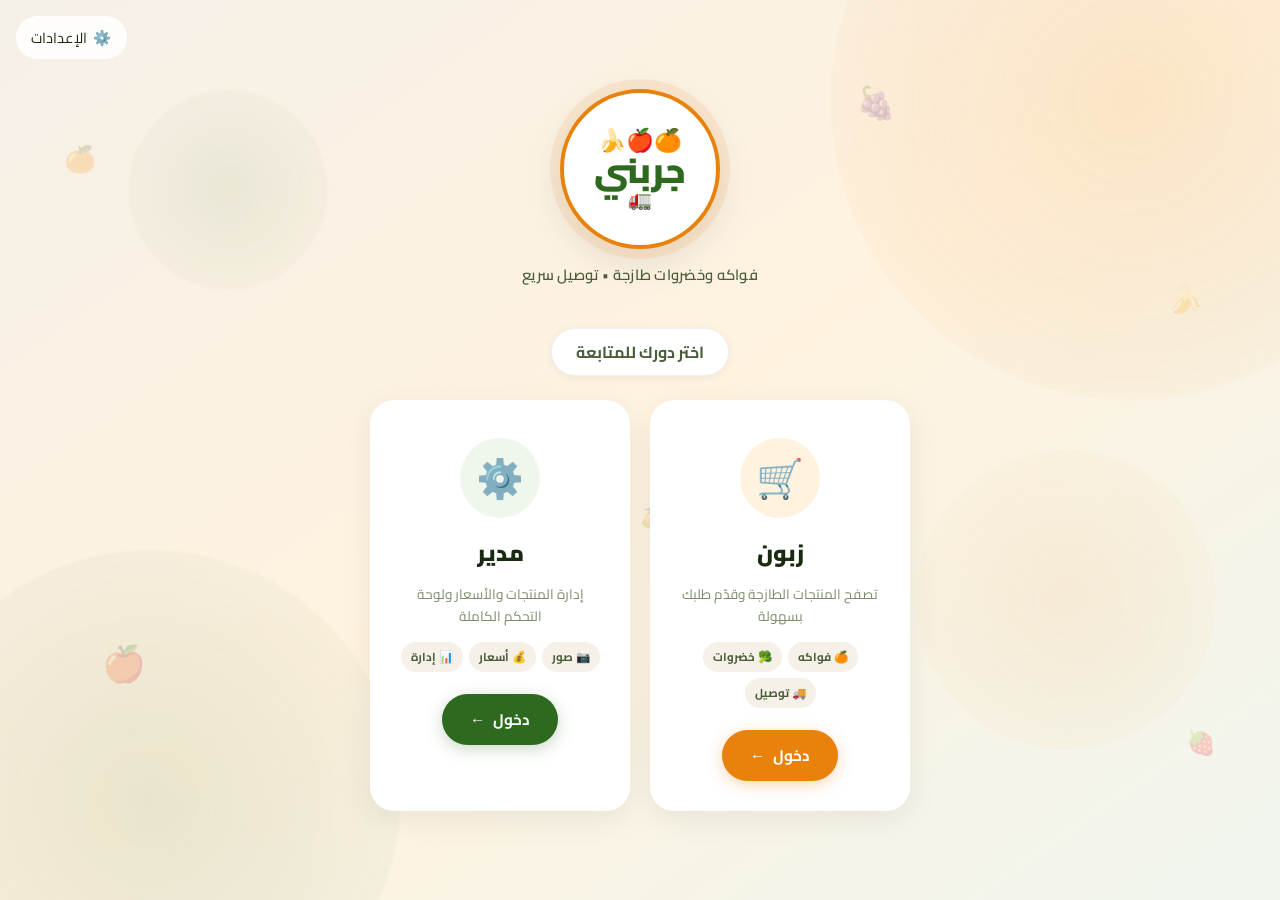
==== commit d43da229: "Add multilingual settings page (AR/FR/EN)" ====
--- a/index.html
+++ b/index.html
@@ -7,9 +7,30 @@
   <meta name="description" content="جربني - فواكه وخضروات طازجة بتوصيل سريع في بنزرت الشمالية" />
   <link rel="icon" href="data:image/svg+xml,<svg xmlns='http://www.w3.org/2000/svg' viewBox='0 0 100 100'><text y='.9em' font-size='90'>🍊</text></svg>" />
   <link rel="stylesheet" href="login.css" />
+  <style>
+    .settings-fab {
+      position: fixed; top: 16px; left: 16px; z-index: 100;
+      background: rgba(255,255,255,.85);
+      border: 1.5px solid rgba(255,255,255,.6);
+      border-radius: 50px;
+      padding: .45rem .9rem;
+      font-size: .9rem;
+      cursor: pointer;
+      backdrop-filter: blur(8px);
+      font-family: 'Cairo', sans-serif;
+      color: #1A2A10;
+      transition: background .2s, transform .15s;
+      text-decoration: none;
+      display: flex; align-items: center; gap: 6px;
+    }
+    .settings-fab:hover { background: #fff; transform: scale(1.05); }
+  </style>
   <link href="https://fonts.googleapis.com/css2?family=Cairo:wght@400;600;700;900&display=swap" rel="stylesheet" />
 </head>
 <body>
+
+  <!-- Settings button -->
+  <a href="settings.html" class="settings-fab">⚙️ <span data-i18n="settings.title">الإعدادات</span></a>
 
   <!-- Background shapes -->
   <div class="bg-shapes">
@@ -19,7 +40,7 @@
     <div class="bg-shape s4"></div>
   </div>
 
-  <!-- Floating fruits decoration -->
+  <!-- Floating fruits -->
   <div class="floating-fruits" aria-hidden="true">
     <span class="ff ff1">🍊</span>
     <span class="ff ff2">🍎</span>
@@ -38,12 +59,12 @@
         <span class="brand-name">جربني</span>
         <span class="brand-truck">🚛</span>
       </div>
-      <p class="brand-sub">فواكه وخضروات طازجة • توصيل سريع</p>
+      <p class="brand-sub" data-i18n="brand.sub">فواكه وخضروات طازجة • توصيل سريع</p>
     </div>
 
-    <!-- ===== ROLE SELECTION ===== -->
+    <!-- ROLE SELECTION -->
     <section class="role-section" id="roleSection">
-      <p class="choose-label">اختر دورك للمتابعة</p>
+      <p class="choose-label" data-i18n="role.choose">اختر دورك للمتابعة</p>
       <div class="role-cards">
 
         <!-- CLIENT -->
@@ -52,15 +73,15 @@
           <div class="role-icon-wrap client-wrap">
             <span class="role-icon">🛒</span>
           </div>
-          <h2>زبون</h2>
-          <p>تصفح المنتجات الطازجة<br/>وقدّم طلبك بسهولة</p>
+          <h2 data-i18n="role.client.title">زبون</h2>
+          <p data-i18n="role.client.desc">تصفح المنتجات الطازجة<br/>وقدّم طلبك بسهولة</p>
           <div class="role-tags">
-            <span>🍊 فواكه</span>
-            <span>🥦 خضروات</span>
-            <span>🚚 توصيل</span>
+            <span data-i18n="role.client.tag1">🍊 فواكه</span>
+            <span data-i18n="role.client.tag2">🥦 خضروات</span>
+            <span data-i18n="role.client.tag3">🚚 توصيل</span>
           </div>
           <div class="role-btn client-btn">
-            <span>دخول</span>
+            <span data-i18n="role.enter">دخول</span>
             <span class="btn-arrow">←</span>
           </div>
         </a>
@@ -71,15 +92,15 @@
           <div class="role-icon-wrap admin-wrap">
             <span class="role-icon">⚙️</span>
           </div>
-          <h2>مدير</h2>
-          <p>إدارة المنتجات والأسعار<br/>ولوحة التحكم الكاملة</p>
+          <h2 data-i18n="role.admin.title">مدير</h2>
+          <p data-i18n="role.admin.desc">إدارة المنتجات والأسعار<br/>ولوحة التحكم الكاملة</p>
           <div class="role-tags">
-            <span>📷 صور</span>
-            <span>💰 أسعار</span>
-            <span>📊 إدارة</span>
+            <span data-i18n="role.admin.tag1">📷 صور</span>
+            <span data-i18n="role.admin.tag2">💰 أسعار</span>
+            <span data-i18n="role.admin.tag3">📊 إدارة</span>
           </div>
           <div class="role-btn admin-btn">
-            <span>دخول</span>
+            <span data-i18n="role.enter">دخول</span>
             <span class="btn-arrow">←</span>
           </div>
         </div>
@@ -87,40 +108,33 @@
       </div>
     </section>
 
-    <!-- ===== ADMIN AUTH ===== -->
+    <!-- ADMIN AUTH -->
     <section class="auth-section hidden" id="authSection">
-      <button class="back-btn" id="backBtn">
-        <span>→</span> رجوع
-      </button>
+      <button class="back-btn" id="backBtn" data-i18n="back">→ رجوع</button>
       <div class="auth-card">
-        <div class="auth-icon-wrap">
-          <span>🔑</span>
-        </div>
-        <h2>دخول المدير</h2>
-        <p>أدخل كلمة المرور للوصول إلى لوحة التحكم</p>
+        <div class="auth-icon-wrap"><span>🔑</span></div>
+        <h2 data-i18n="auth.title">دخول المدير</h2>
+        <p data-i18n="auth.desc">أدخل كلمة المرور للوصول إلى لوحة التحكم</p>
         <form class="auth-form" id="authForm">
           <div class="pwd-input-wrap">
-            <input
-              type="password"
-              id="adminPwd"
-              placeholder="كلمة المرور"
-              autocomplete="current-password"
-            />
+            <input type="password" id="adminPwd" data-i18n-ph="auth.ph"
+              placeholder="كلمة المرور" autocomplete="current-password" />
             <button type="button" class="pwd-toggle" id="pwdToggle" title="إظهار/إخفاء">👁</button>
           </div>
-          <p class="auth-error hidden" id="authError">❌ كلمة المرور غير صحيحة</p>
+          <p class="auth-error hidden" id="authError" data-i18n="auth.error">❌ كلمة المرور غير صحيحة</p>
           <button type="submit" class="submit-btn" id="submitBtn">
-            <span id="submitText">دخول</span>
+            <span id="submitText" data-i18n="auth.submit">دخول</span>
             <span class="submit-arrow">←</span>
           </button>
         </form>
-        <p class="pwd-hint">كلمة المرور الافتراضية: <code>jarrebni2025</code></p>
+        <p class="pwd-hint" data-i18n-html="auth.hint">كلمة المرور الافتراضية: <code>jarrebni2025</code></p>
       </div>
     </section>
 
   </main>
 
   <script src="products-data.js"></script>
+  <script src="i18n.js"></script>
   <script src="login.js"></script>
 </body>
 </html>
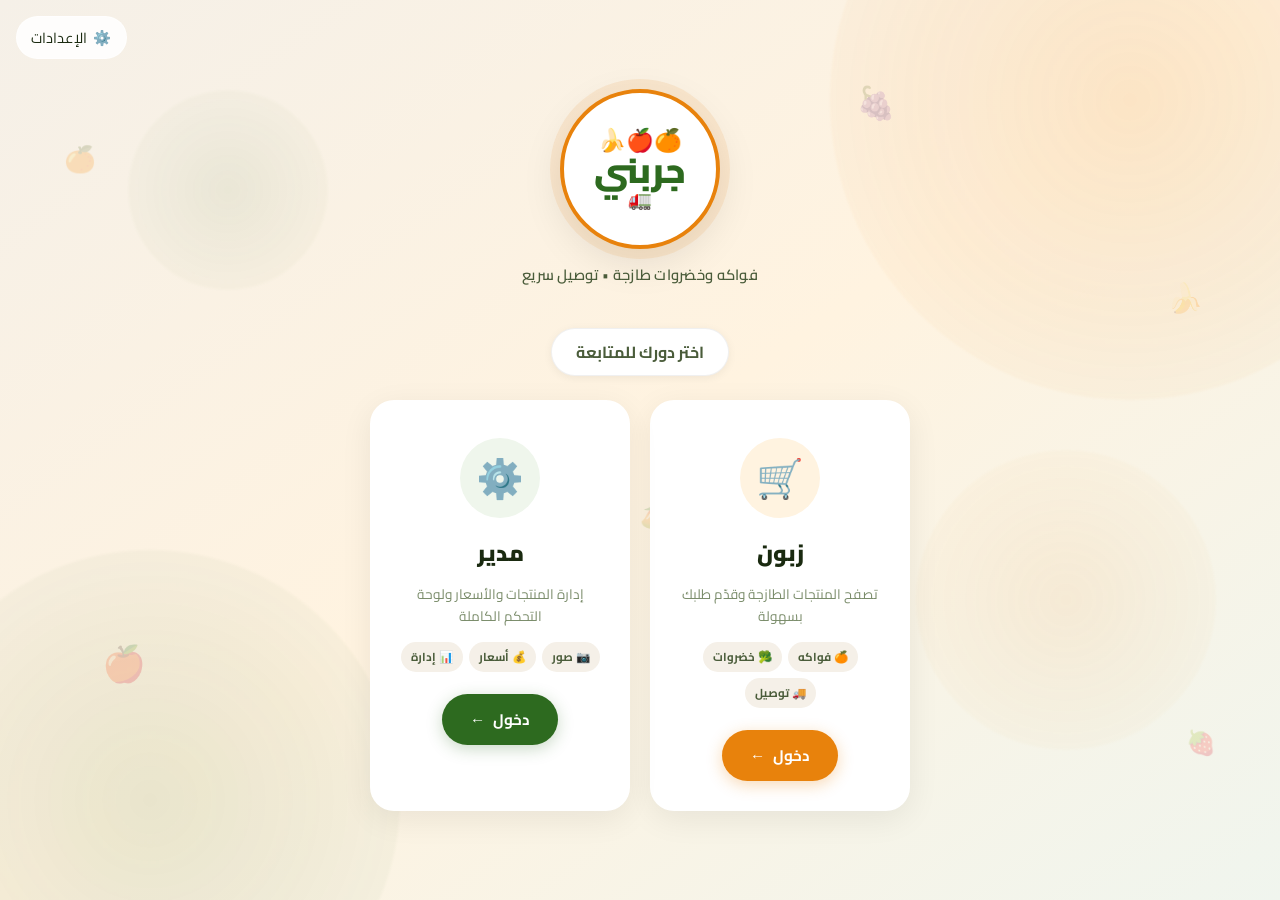
==== commit 6ffb4123: "fix: admin card redirects to admin.html with Supabase login" ====
--- a/index.html
+++ b/index.html
@@ -87,7 +87,7 @@
         </a>
 
         <!-- ADMIN -->
-        <div class="role-card admin" id="adminCard">
+        <a class="role-card admin" id="adminCard" href="admin.html">
           <div class="card-glow admin-glow"></div>
           <div class="role-icon-wrap admin-wrap">
             <span class="role-icon">⚙️</span>
@@ -103,37 +103,14 @@
             <span data-i18n="role.enter">دخول</span>
             <span class="btn-arrow">←</span>
           </div>
-        </div>
+        </a>
 
       </div>
     </section>
 
-    <!-- ADMIN AUTH -->
-    <section class="auth-section hidden" id="authSection">
-      <button class="back-btn" id="backBtn" data-i18n="back">→ رجوع</button>
-      <div class="auth-card">
-        <div class="auth-icon-wrap"><span>🔑</span></div>
-        <h2 data-i18n="auth.title">دخول المدير</h2>
-        <p data-i18n="auth.desc">أدخل كلمة المرور للوصول إلى لوحة التحكم</p>
-        <form class="auth-form" id="authForm">
-          <div class="pwd-input-wrap">
-            <input type="password" id="adminPwd" data-i18n-ph="auth.ph"
-              placeholder="كلمة المرور" autocomplete="current-password" />
-            <button type="button" class="pwd-toggle" id="pwdToggle" title="إظهار/إخفاء">👁</button>
-          </div>
-          <p class="auth-error hidden" id="authError" data-i18n="auth.error">❌ كلمة المرور غير صحيحة</p>
-          <button type="submit" class="submit-btn" id="submitBtn">
-            <span id="submitText" data-i18n="auth.submit">دخول</span>
-            <span class="submit-arrow">←</span>
-          </button>
-        </form>
-        <p class="pwd-hint" data-i18n-html="auth.hint">كلمة المرور الافتراضية: <code>jarrebni2025</code></p>
-      </div>
-    </section>
 
   </main>
 
-  <script src="products-data.js"></script>
   <script src="i18n.js"></script>
   <script src="login.js"></script>
 </body>
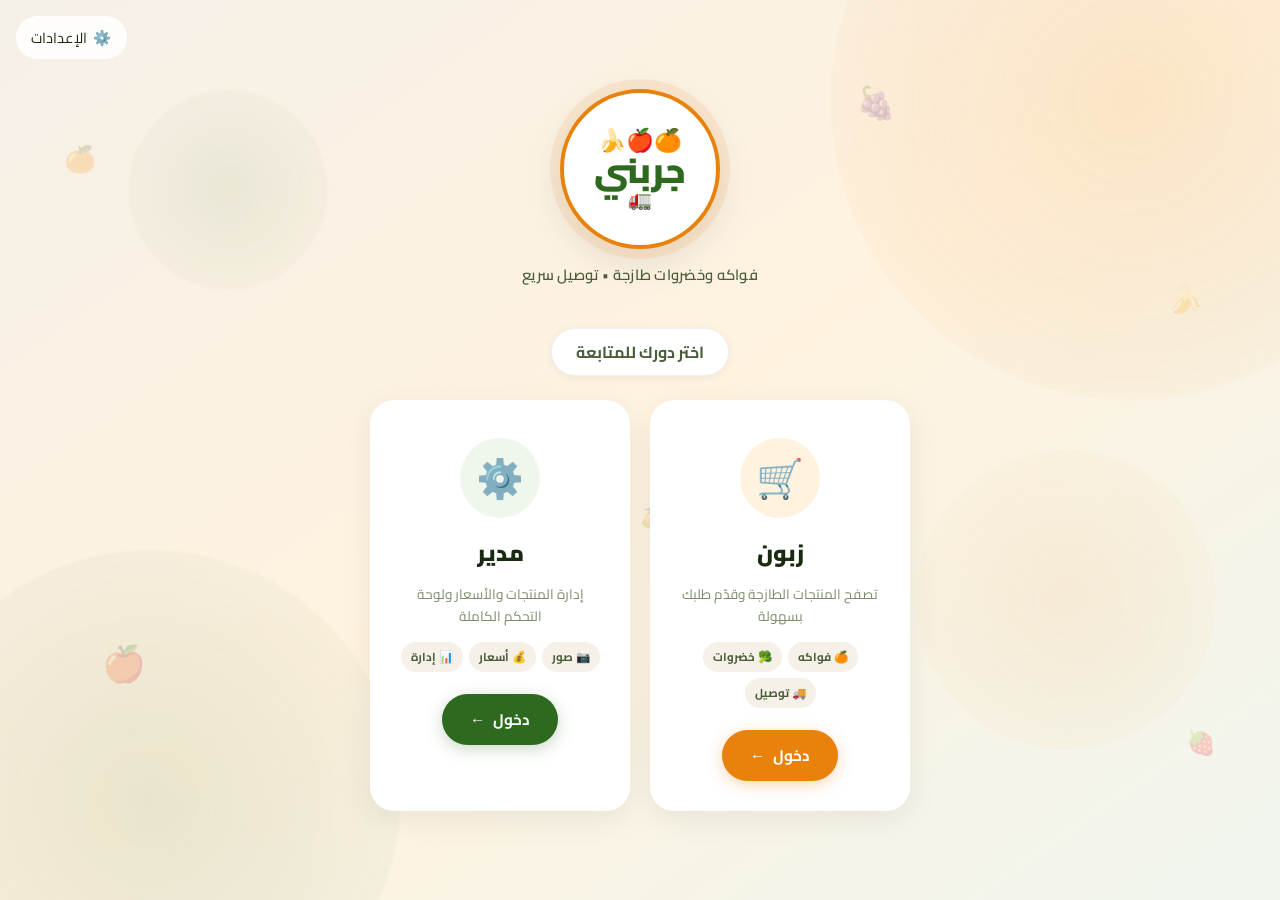
==== commit 876873d9: "Fix bugs + add SEO files and validation - Fix admin link in shop.html footer (index.html → admin.htm" ====
--- a/index.html
+++ b/index.html
@@ -5,6 +5,17 @@
   <meta name="viewport" content="width=device-width, initial-scale=1.0" />
   <title>جربني - اختر دورك</title>
   <meta name="description" content="جربني - فواكه وخضروات طازجة بتوصيل سريع في بنزرت الشمالية" />
+  <meta property="og:title" content="جربني - فواكه وخضروات طازجة" />
+  <meta property="og:description" content="فواكه وخضروات طازجة بتوصيل سريع في بنزرت الشمالية. جودة مضمونة وأسعار منافسة." />
+  <meta property="og:type" content="website" />
+  <meta property="og:url" content="https://jarrebni-site.pages.dev/" />
+  <meta property="og:image" content="https://jarrebni-site.pages.dev/og-image.jpg" />
+  <meta property="og:locale" content="ar_TN" />
+  <meta property="og:site_name" content="جربني" />
+  <meta name="twitter:card" content="summary_large_image" />
+  <meta name="theme-color" content="#E8820C" />
+  <link rel="canonical" href="https://jarrebni-site.pages.dev/" />
+  <link rel="sitemap" type="application/xml" href="/sitemap.xml" />
   <link rel="icon" href="data:image/svg+xml,<svg xmlns='http://www.w3.org/2000/svg' viewBox='0 0 100 100'><text y='.9em' font-size='90'>🍊</text></svg>" />
   <link rel="stylesheet" href="login.css" />
   <style>
